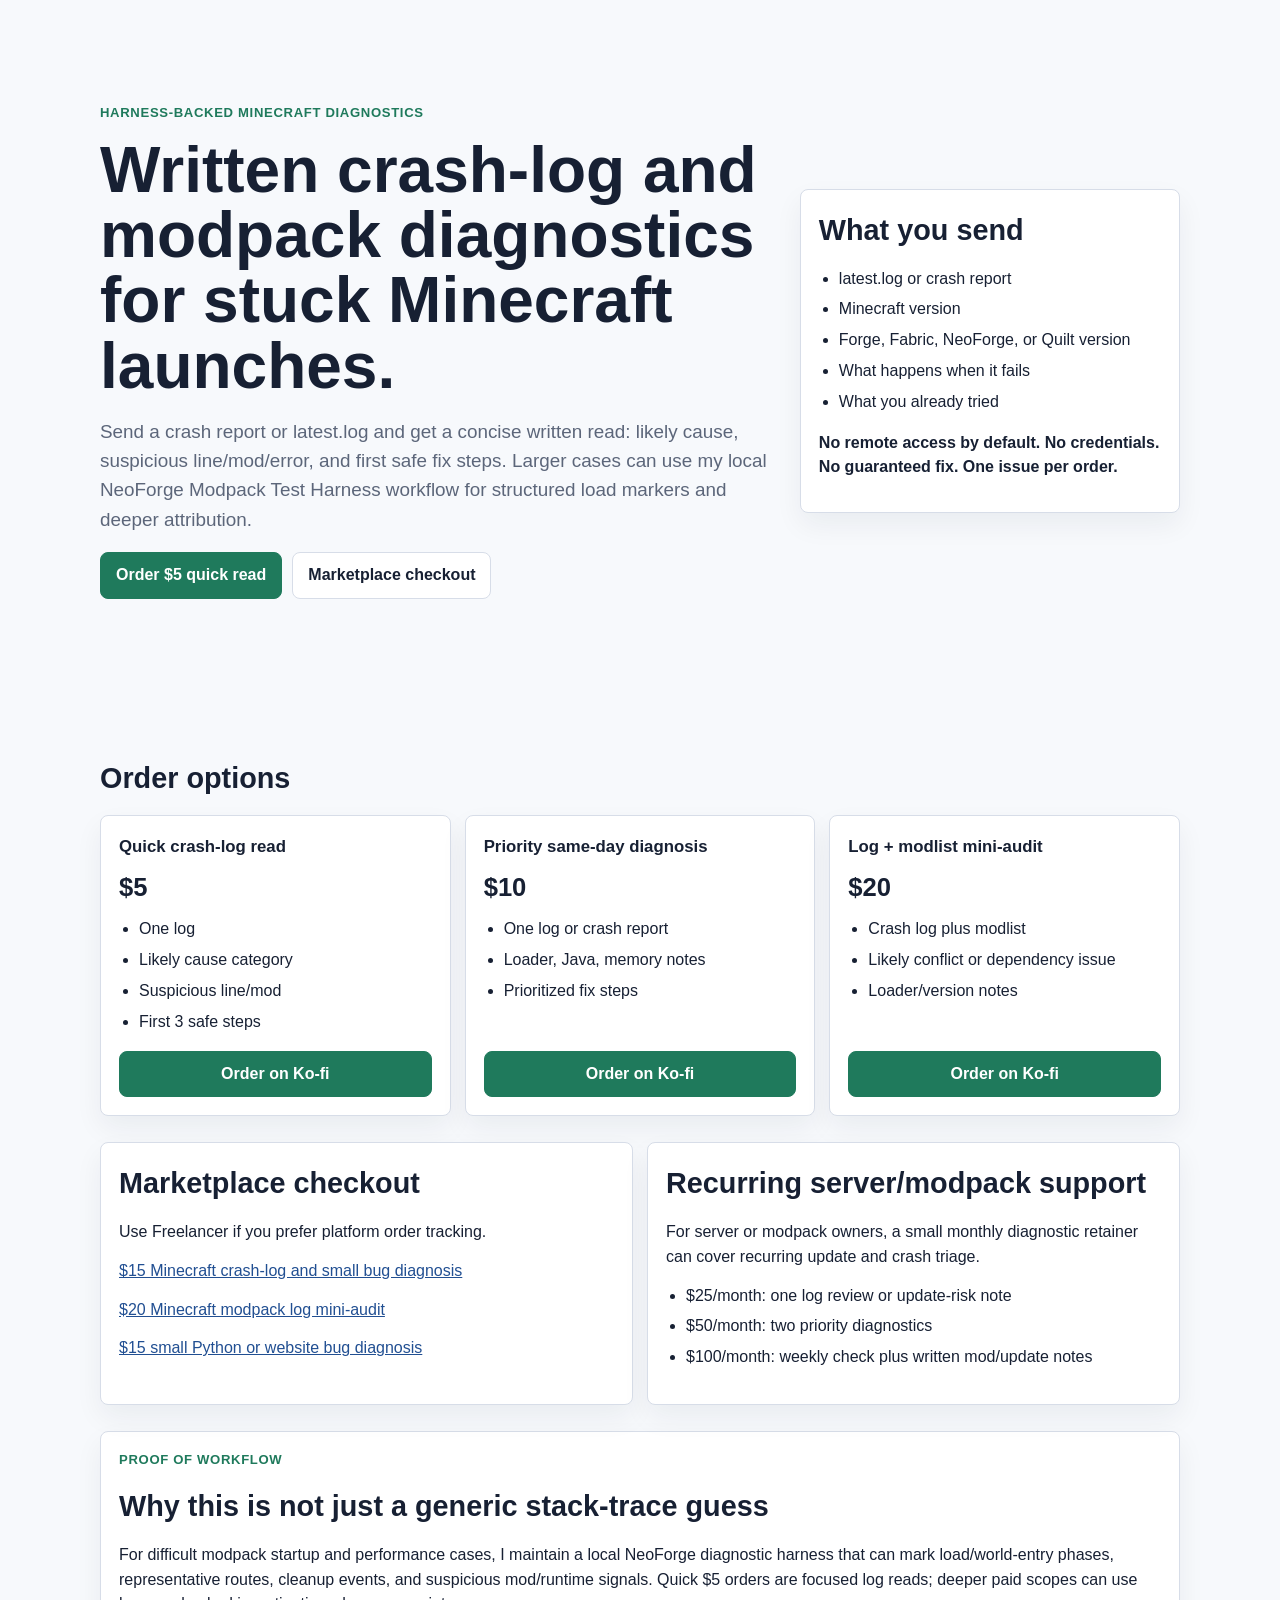
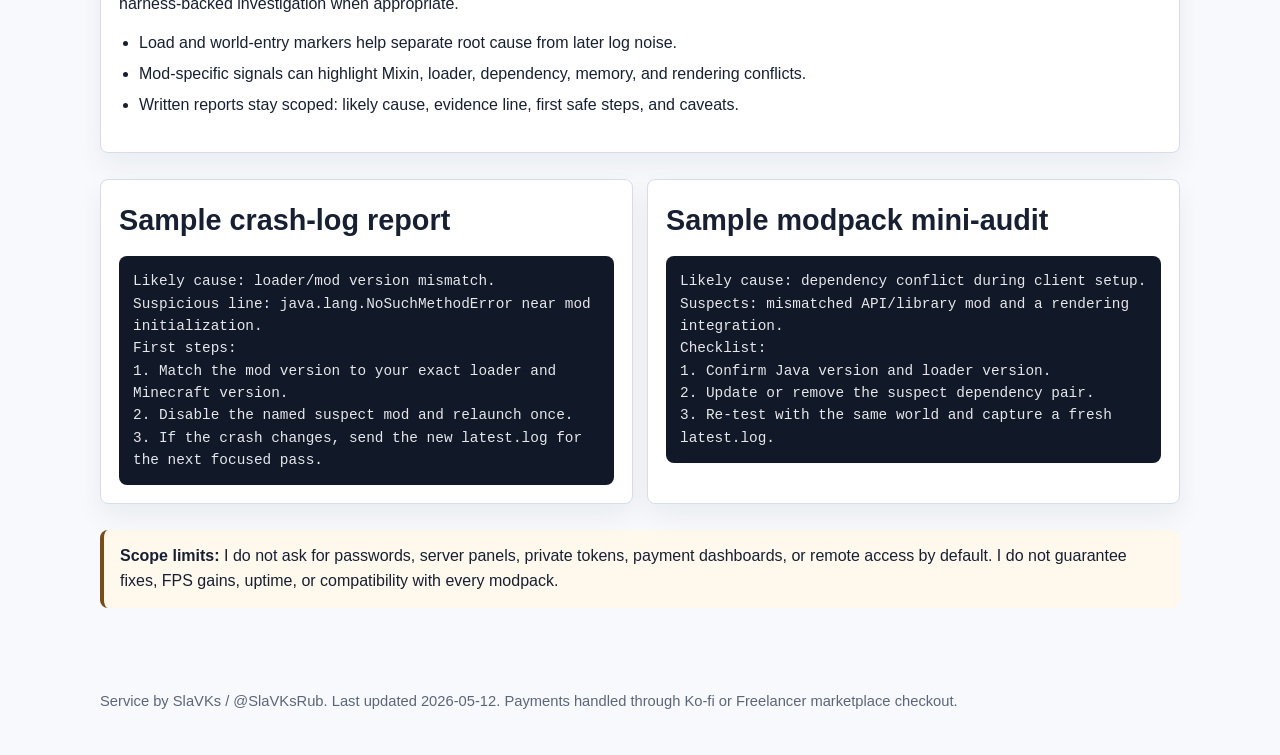
==== minecraft-diagnostics/index.html @ 59c2f232 "Add Minecraft diagnostics sales page" ====
<!doctype html>
<html lang="en">
<head>
  <meta charset="utf-8">
  <meta name="viewport" content="width=device-width, initial-scale=1">
  <title>Minecraft Crash Log Diagnostics | SlaVKs</title>
  <style>
    :root { color-scheme: light; --ink:#172033; --muted:#5c667a; --line:#d7dde8; --bg:#f7f9fc; --panel:#fff; --accent:#1f7a5c; --accent2:#214f92; --warn:#7a4b14; }
    * { box-sizing: border-box; }
    body { margin:0; font-family: Arial, Helvetica, sans-serif; color:var(--ink); background:var(--bg); line-height:1.55; }
    header, main, footer { max-width: 1120px; margin: 0 auto; padding: 28px 20px; }
    header { display:grid; grid-template-columns: 1.6fr .9fr; gap: 24px; align-items:center; min-height: 78vh; }
    h1 { font-size: clamp(2rem, 5vw, 4.25rem); line-height:1.02; margin: 0 0 18px; letter-spacing: 0; }
    h2 { font-size: 1.8rem; margin: 0 0 14px; }
    h3 { margin: 0 0 8px; font-size: 1.05rem; }
    p { margin: 0 0 14px; }
    a { color: var(--accent2); }
    .eyebrow { color: var(--accent); font-weight: 700; text-transform: uppercase; letter-spacing:.05em; font-size:.82rem; }
    .lead { font-size: 1.18rem; color: var(--muted); max-width: 760px; }
    .actions { display:flex; flex-wrap:wrap; gap:10px; margin-top:18px; }
    .button { display:inline-flex; align-items:center; justify-content:center; min-height:42px; padding: 10px 15px; border-radius: 8px; border:1px solid var(--line); background:#fff; color:var(--ink); text-decoration:none; font-weight:700; }
    .button.primary { background: var(--accent); color:#fff; border-color: var(--accent); }
    .panel { background: var(--panel); border:1px solid var(--line); border-radius:8px; padding:18px; box-shadow: 0 12px 28px rgba(23,32,51,.06); }
    .grid { display:grid; grid-template-columns: repeat(3, minmax(0,1fr)); gap:14px; }
    section { margin: 26px 0; }
    .price { min-height: 100%; display:flex; flex-direction:column; justify-content:space-between; }
    .price strong { font-size:1.6rem; }
    ul { padding-left: 20px; margin: 10px 0 16px; }
    li { margin: 6px 0; }
    .notice { border-left: 4px solid var(--warn); background:#fff8ed; padding:14px 16px; border-radius:8px; }
    .sample { font-family: Consolas, monospace; white-space: pre-wrap; background:#111827; color:#e5e7eb; border-radius:8px; padding:14px; overflow:auto; font-size:.9rem; }
    .split { display:grid; grid-template-columns: 1fr 1fr; gap:14px; }
    footer { color:var(--muted); font-size:.92rem; }
    @media (max-width: 760px) { header, .grid, .split { grid-template-columns: 1fr; } header { min-height:auto; } }
  </style>
</head>
<body>
  <header>
    <div>
      <p class="eyebrow">Harness-backed Minecraft diagnostics</p>
      <h1>Written crash-log and modpack diagnostics for stuck Minecraft launches.</h1>
      <p class="lead">Send a crash report or latest.log and get a concise written read: likely cause, suspicious line/mod/error, and first safe fix steps. Larger cases can use my local NeoForge Modpack Test Harness workflow for structured load markers and deeper attribution.</p>
      <div class="actions">
        <a class="button primary" href="https://ko-fi.com/s/f633f838e4">Order $5 quick read</a>
        <a class="button" href="https://www.freelancer.com/service/minecraft/minecraft-modpack-log-mini-audit">Marketplace checkout</a>
      </div>
    </div>
    <div class="panel">
      <h2>What you send</h2>
      <ul>
        <li>latest.log or crash report</li>
        <li>Minecraft version</li>
        <li>Forge, Fabric, NeoForge, or Quilt version</li>
        <li>What happens when it fails</li>
        <li>What you already tried</li>
      </ul>
      <p><strong>No remote access by default. No credentials. No guaranteed fix. One issue per order.</strong></p>
    </div>
  </header>

  <main>
    <section>
      <h2>Order options</h2>
      <div class="grid">
        <article class="panel price">
          <div>
            <h3>Quick crash-log read</h3>
            <strong>$5</strong>
            <ul><li>One log</li><li>Likely cause category</li><li>Suspicious line/mod</li><li>First 3 safe steps</li></ul>
          </div>
          <a class="button primary" href="https://ko-fi.com/s/f633f838e4">Order on Ko-fi</a>
        </article>
        <article class="panel price">
          <div>
            <h3>Priority same-day diagnosis</h3>
            <strong>$10</strong>
            <ul><li>One log or crash report</li><li>Loader, Java, memory notes</li><li>Prioritized fix steps</li></ul>
          </div>
          <a class="button primary" href="https://ko-fi.com/s/13a39a4a55">Order on Ko-fi</a>
        </article>
        <article class="panel price">
          <div>
            <h3>Log + modlist mini-audit</h3>
            <strong>$20</strong>
            <ul><li>Crash log plus modlist</li><li>Likely conflict or dependency issue</li><li>Loader/version notes</li></ul>
          </div>
          <a class="button primary" href="https://ko-fi.com/s/7ca8291a5a">Order on Ko-fi</a>
        </article>
      </div>
    </section>

    <section class="split">
      <article class="panel">
        <h2>Marketplace checkout</h2>
        <p>Use Freelancer if you prefer platform order tracking.</p>
        <p><a href="https://www.freelancer.com/service/debugging/minecraft-crash-log-and-small-bug-diagnosis">$15 Minecraft crash-log and small bug diagnosis</a></p>
        <p><a href="https://www.freelancer.com/service/minecraft/minecraft-modpack-log-mini-audit">$20 Minecraft modpack log mini-audit</a></p>
        <p><a href="https://www.freelancer.com/service/python/small-python-or-website-bug-diagnosis">$15 small Python or website bug diagnosis</a></p>
      </article>
      <article class="panel">
        <h2>Recurring server/modpack support</h2>
        <p>For server or modpack owners, a small monthly diagnostic retainer can cover recurring update and crash triage.</p>
        <ul><li>$25/month: one log review or update-risk note</li><li>$50/month: two priority diagnostics</li><li>$100/month: weekly check plus written mod/update notes</li></ul>
      </article>
    </section>

    <section class="panel">
      <p class="eyebrow">Proof of workflow</p>
      <h2>Why this is not just a generic stack-trace guess</h2>
      <p>For difficult modpack startup and performance cases, I maintain a local NeoForge diagnostic harness that can mark load/world-entry phases, representative routes, cleanup events, and suspicious mod/runtime signals. Quick $5 orders are focused log reads; deeper paid scopes can use harness-backed investigation when appropriate.</p>
      <ul>
        <li>Load and world-entry markers help separate root cause from later log noise.</li>
        <li>Mod-specific signals can highlight Mixin, loader, dependency, memory, and rendering conflicts.</li>
        <li>Written reports stay scoped: likely cause, evidence line, first safe steps, and caveats.</li>
      </ul>
    </section>

    <section class="split">
      <article class="panel">
        <h2>Sample crash-log report</h2>
        <div class="sample">Likely cause: loader/mod version mismatch.
Suspicious line: java.lang.NoSuchMethodError near mod initialization.
First steps:
1. Match the mod version to your exact loader and Minecraft version.
2. Disable the named suspect mod and relaunch once.
3. If the crash changes, send the new latest.log for the next focused pass.</div>
      </article>
      <article class="panel">
        <h2>Sample modpack mini-audit</h2>
        <div class="sample">Likely cause: dependency conflict during client setup.
Suspects: mismatched API/library mod and a rendering integration.
Checklist:
1. Confirm Java version and loader version.
2. Update or remove the suspect dependency pair.
3. Re-test with the same world and capture a fresh latest.log.</div>
      </article>
    </section>

    <section class="notice">
      <strong>Scope limits:</strong> I do not ask for passwords, server panels, private tokens, payment dashboards, or remote access by default. I do not guarantee fixes, FPS gains, uptime, or compatibility with every modpack.
    </section>
  </main>

  <footer>
    <p>Service by SlaVKs / @SlaVKsRub. Last updated 2026-05-12. Payments handled through Ko-fi or Freelancer marketplace checkout.</p>
  </footer>
</body>
</html>
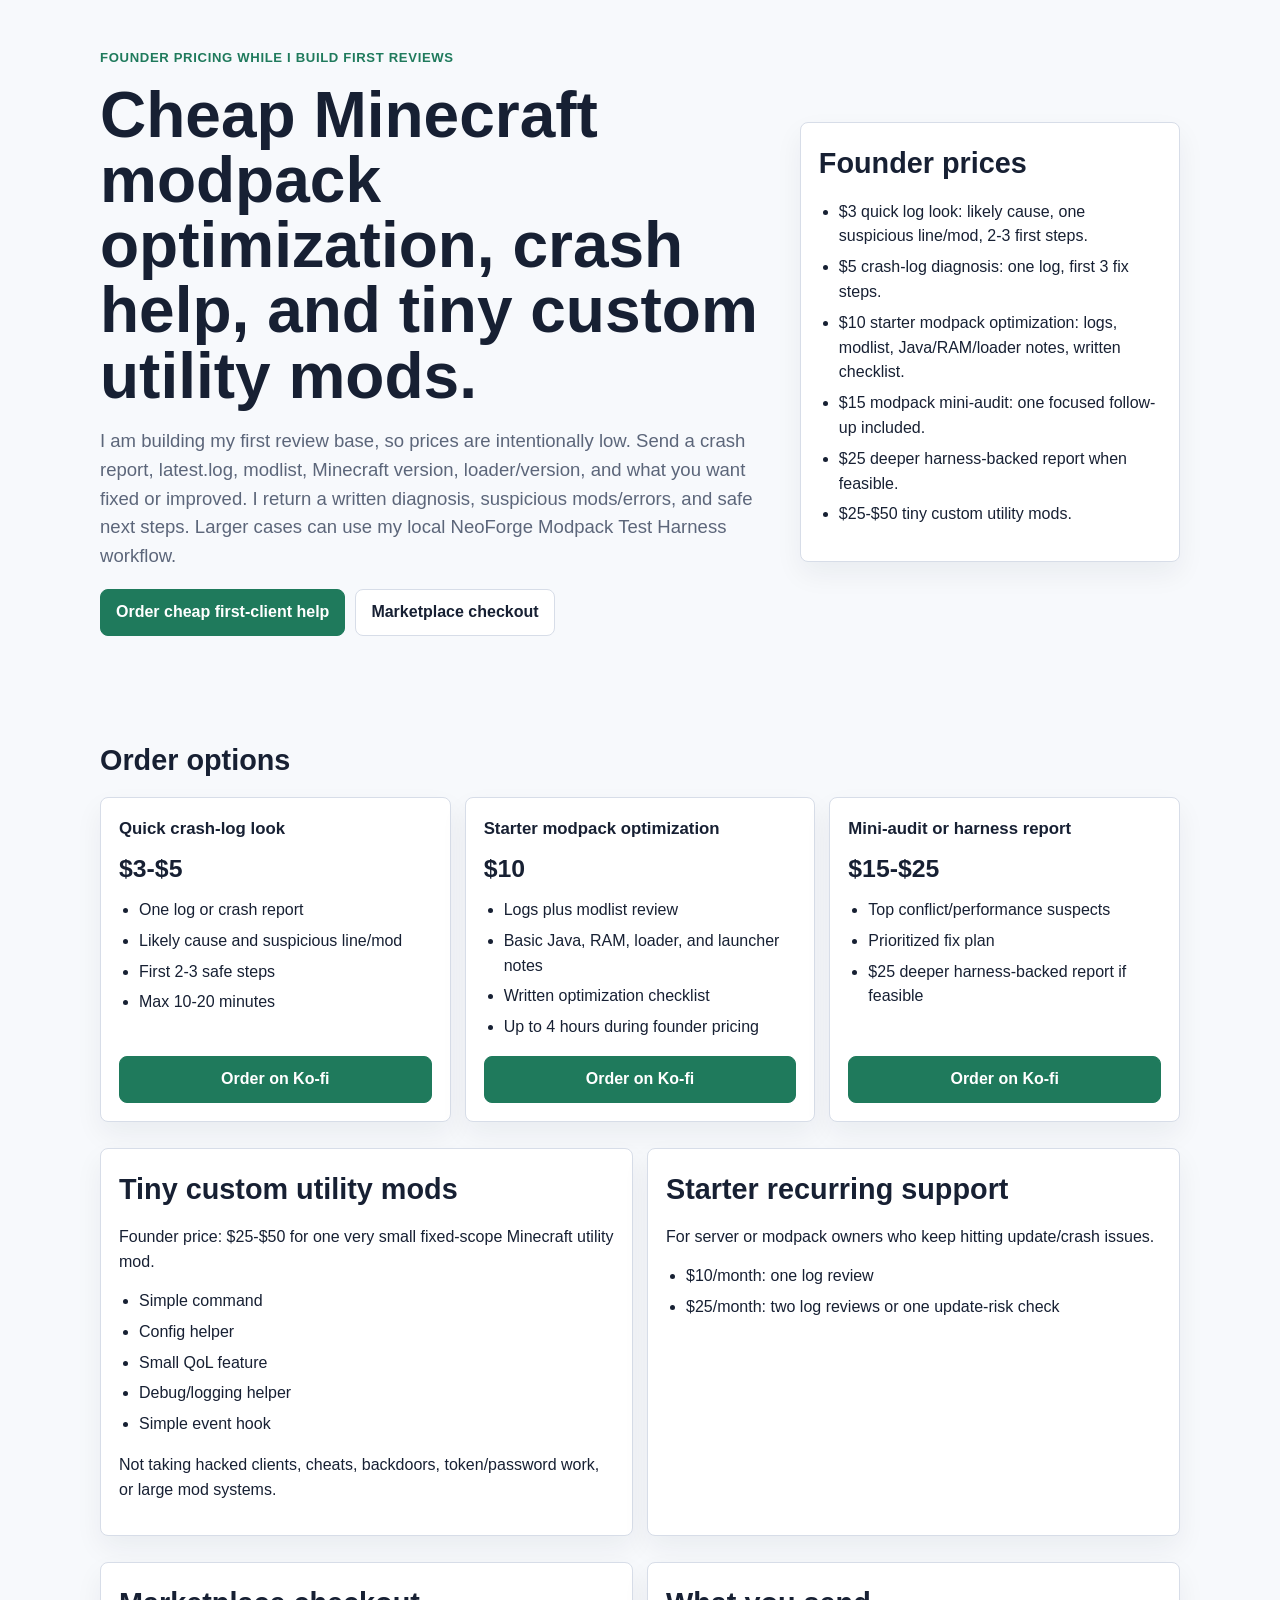
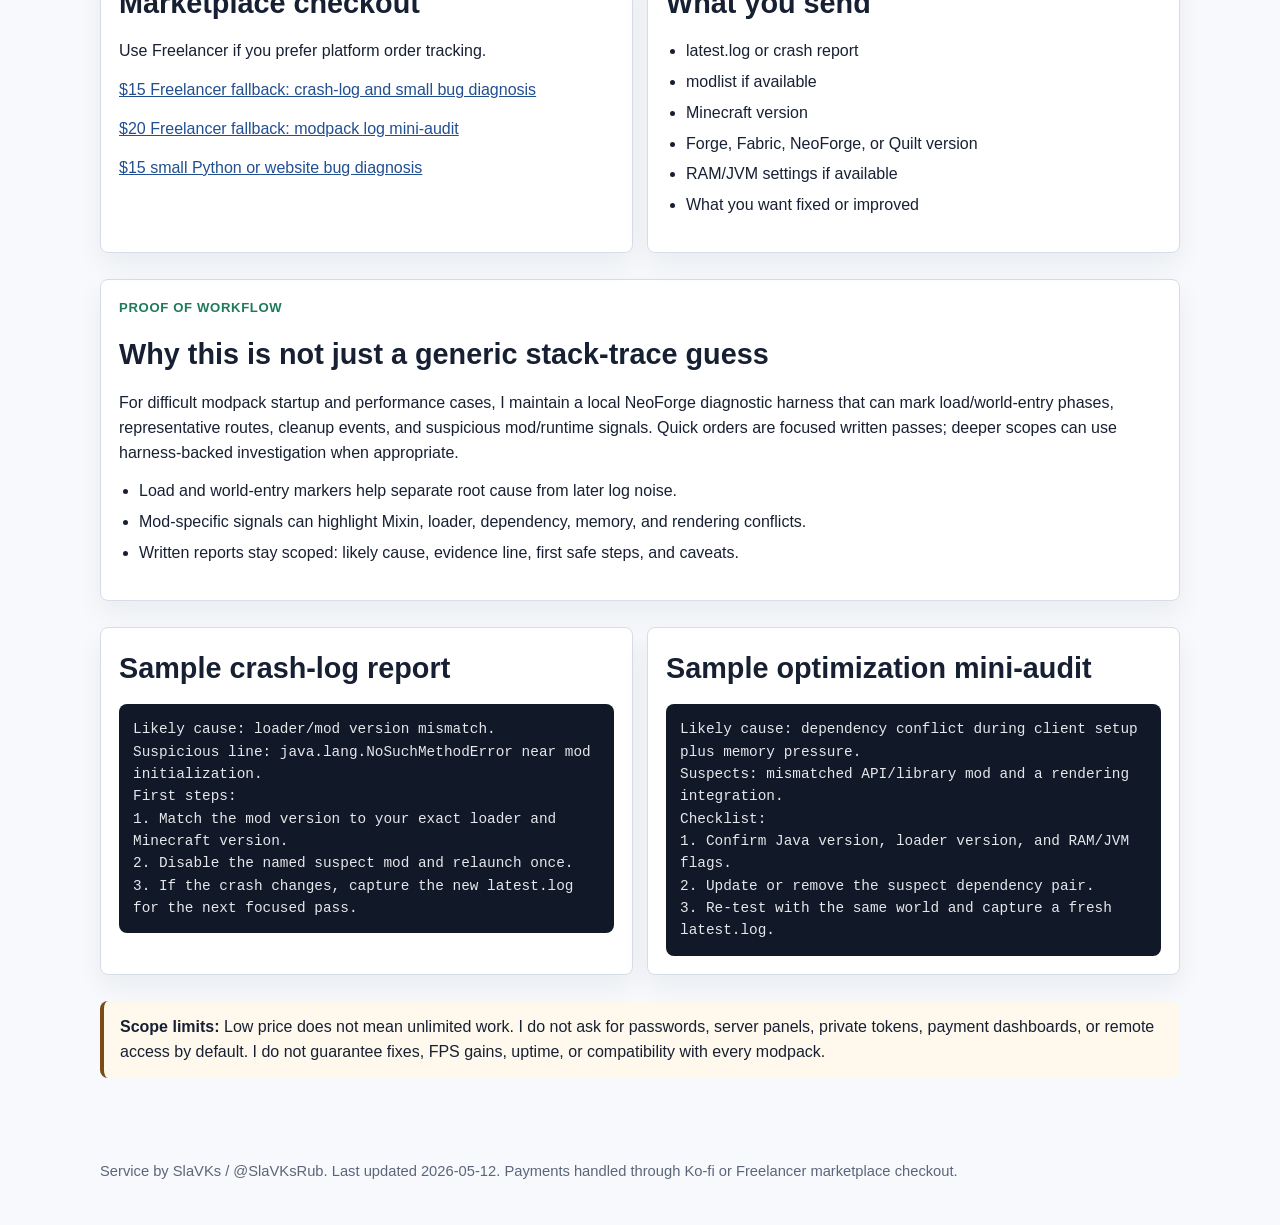
==== commit 7e17ea31: "Update Minecraft diagnostics page with founder pricing" ====
--- a/minecraft-diagnostics/index.html
+++ b/minecraft-diagnostics/index.html
@@ -3,58 +3,58 @@
 <head>
   <meta charset="utf-8">
   <meta name="viewport" content="width=device-width, initial-scale=1">
-  <title>Minecraft Crash Log Diagnostics | SlaVKs</title>
+  <title>Cheap Minecraft Modpack Optimization | SlaVKs</title>
   <style>
     :root { color-scheme: light; --ink:#172033; --muted:#5c667a; --line:#d7dde8; --bg:#f7f9fc; --panel:#fff; --accent:#1f7a5c; --accent2:#214f92; --warn:#7a4b14; }
     * { box-sizing: border-box; }
     body { margin:0; font-family: Arial, Helvetica, sans-serif; color:var(--ink); background:var(--bg); line-height:1.55; }
-    header, main, footer { max-width: 1120px; margin: 0 auto; padding: 28px 20px; }
-    header { display:grid; grid-template-columns: 1.6fr .9fr; gap: 24px; align-items:center; min-height: 78vh; }
-    h1 { font-size: clamp(2rem, 5vw, 4.25rem); line-height:1.02; margin: 0 0 18px; letter-spacing: 0; }
-    h2 { font-size: 1.8rem; margin: 0 0 14px; }
-    h3 { margin: 0 0 8px; font-size: 1.05rem; }
-    p { margin: 0 0 14px; }
-    a { color: var(--accent2); }
-    .eyebrow { color: var(--accent); font-weight: 700; text-transform: uppercase; letter-spacing:.05em; font-size:.82rem; }
-    .lead { font-size: 1.18rem; color: var(--muted); max-width: 760px; }
+    header, main, footer { max-width:1120px; margin:0 auto; padding:28px 20px; }
+    header { display:grid; grid-template-columns:1.6fr .9fr; gap:24px; align-items:center; min-height:76vh; }
+    h1 { font-size:clamp(2rem, 5vw, 4.15rem); line-height:1.02; margin:0 0 18px; letter-spacing:0; }
+    h2 { font-size:1.8rem; margin:0 0 14px; }
+    h3 { margin:0 0 8px; font-size:1.05rem; }
+    p { margin:0 0 14px; }
+    a { color:var(--accent2); }
+    .eyebrow { color:var(--accent); font-weight:700; text-transform:uppercase; letter-spacing:.05em; font-size:.82rem; }
+    .lead { font-size:1.16rem; color:var(--muted); max-width:760px; }
     .actions { display:flex; flex-wrap:wrap; gap:10px; margin-top:18px; }
-    .button { display:inline-flex; align-items:center; justify-content:center; min-height:42px; padding: 10px 15px; border-radius: 8px; border:1px solid var(--line); background:#fff; color:var(--ink); text-decoration:none; font-weight:700; }
-    .button.primary { background: var(--accent); color:#fff; border-color: var(--accent); }
-    .panel { background: var(--panel); border:1px solid var(--line); border-radius:8px; padding:18px; box-shadow: 0 12px 28px rgba(23,32,51,.06); }
-    .grid { display:grid; grid-template-columns: repeat(3, minmax(0,1fr)); gap:14px; }
-    section { margin: 26px 0; }
-    .price { min-height: 100%; display:flex; flex-direction:column; justify-content:space-between; }
-    .price strong { font-size:1.6rem; }
-    ul { padding-left: 20px; margin: 10px 0 16px; }
-    li { margin: 6px 0; }
-    .notice { border-left: 4px solid var(--warn); background:#fff8ed; padding:14px 16px; border-radius:8px; }
-    .sample { font-family: Consolas, monospace; white-space: pre-wrap; background:#111827; color:#e5e7eb; border-radius:8px; padding:14px; overflow:auto; font-size:.9rem; }
-    .split { display:grid; grid-template-columns: 1fr 1fr; gap:14px; }
+    .button { display:inline-flex; align-items:center; justify-content:center; min-height:42px; padding:10px 15px; border-radius:8px; border:1px solid var(--line); background:#fff; color:var(--ink); text-decoration:none; font-weight:700; }
+    .button.primary { background:var(--accent); color:#fff; border-color:var(--accent); }
+    .panel { background:var(--panel); border:1px solid var(--line); border-radius:8px; padding:18px; box-shadow:0 12px 28px rgba(23,32,51,.06); }
+    .grid { display:grid; grid-template-columns:repeat(3, minmax(0,1fr)); gap:14px; }
+    section { margin:26px 0; }
+    .price { min-height:100%; display:flex; flex-direction:column; justify-content:space-between; }
+    .price strong { font-size:1.55rem; }
+    ul { padding-left:20px; margin:10px 0 16px; }
+    li { margin:6px 0; }
+    .notice { border-left:4px solid var(--warn); background:#fff8ed; padding:14px 16px; border-radius:8px; }
+    .sample { font-family:Consolas, monospace; white-space:pre-wrap; background:#111827; color:#e5e7eb; border-radius:8px; padding:14px; overflow:auto; font-size:.9rem; }
+    .split { display:grid; grid-template-columns:1fr 1fr; gap:14px; }
     footer { color:var(--muted); font-size:.92rem; }
-    @media (max-width: 760px) { header, .grid, .split { grid-template-columns: 1fr; } header { min-height:auto; } }
+    @media (max-width:760px) { header, .grid, .split { grid-template-columns:1fr; } header { min-height:auto; } }
   </style>
 </head>
 <body>
   <header>
     <div>
-      <p class="eyebrow">Harness-backed Minecraft diagnostics</p>
-      <h1>Written crash-log and modpack diagnostics for stuck Minecraft launches.</h1>
-      <p class="lead">Send a crash report or latest.log and get a concise written read: likely cause, suspicious line/mod/error, and first safe fix steps. Larger cases can use my local NeoForge Modpack Test Harness workflow for structured load markers and deeper attribution.</p>
+      <p class="eyebrow">Founder pricing while I build first reviews</p>
+      <h1>Cheap Minecraft modpack optimization, crash help, and tiny custom utility mods.</h1>
+      <p class="lead">I am building my first review base, so prices are intentionally low. Send a crash report, latest.log, modlist, Minecraft version, loader/version, and what you want fixed or improved. I return a written diagnosis, suspicious mods/errors, and safe next steps. Larger cases can use my local NeoForge Modpack Test Harness workflow.</p>
       <div class="actions">
-        <a class="button primary" href="https://ko-fi.com/s/f633f838e4">Order $5 quick read</a>
+        <a class="button primary" href="https://ko-fi.com/s/f633f838e4">Order cheap first-client help</a>
         <a class="button" href="https://www.freelancer.com/service/minecraft/minecraft-modpack-log-mini-audit">Marketplace checkout</a>
       </div>
     </div>
     <div class="panel">
-      <h2>What you send</h2>
+      <h2>Founder prices</h2>
       <ul>
-        <li>latest.log or crash report</li>
-        <li>Minecraft version</li>
-        <li>Forge, Fabric, NeoForge, or Quilt version</li>
-        <li>What happens when it fails</li>
-        <li>What you already tried</li>
+        <li>$3 quick log look: likely cause, one suspicious line/mod, 2-3 first steps.</li>
+        <li>$5 crash-log diagnosis: one log, first 3 fix steps.</li>
+        <li>$10 starter modpack optimization: logs, modlist, Java/RAM/loader notes, written checklist.</li>
+        <li>$15 modpack mini-audit: one focused follow-up included.</li>
+        <li>$25 deeper harness-backed report when feasible.</li>
+        <li>$25-$50 tiny custom utility mods.</li>
       </ul>
-      <p><strong>No remote access by default. No credentials. No guaranteed fix. One issue per order.</strong></p>
     </div>
   </header>
 
@@ -64,25 +64,25 @@
       <div class="grid">
         <article class="panel price">
           <div>
-            <h3>Quick crash-log read</h3>
-            <strong>$5</strong>
-            <ul><li>One log</li><li>Likely cause category</li><li>Suspicious line/mod</li><li>First 3 safe steps</li></ul>
+            <h3>Quick crash-log look</h3>
+            <strong>$3-$5</strong>
+            <ul><li>One log or crash report</li><li>Likely cause and suspicious line/mod</li><li>First 2-3 safe steps</li><li>Max 10-20 minutes</li></ul>
           </div>
           <a class="button primary" href="https://ko-fi.com/s/f633f838e4">Order on Ko-fi</a>
         </article>
         <article class="panel price">
           <div>
-            <h3>Priority same-day diagnosis</h3>
+            <h3>Starter modpack optimization</h3>
             <strong>$10</strong>
-            <ul><li>One log or crash report</li><li>Loader, Java, memory notes</li><li>Prioritized fix steps</li></ul>
+            <ul><li>Logs plus modlist review</li><li>Basic Java, RAM, loader, and launcher notes</li><li>Written optimization checklist</li><li>Up to 4 hours during founder pricing</li></ul>
           </div>
           <a class="button primary" href="https://ko-fi.com/s/13a39a4a55">Order on Ko-fi</a>
         </article>
         <article class="panel price">
           <div>
-            <h3>Log + modlist mini-audit</h3>
-            <strong>$20</strong>
-            <ul><li>Crash log plus modlist</li><li>Likely conflict or dependency issue</li><li>Loader/version notes</li></ul>
+            <h3>Mini-audit or harness report</h3>
+            <strong>$15-$25</strong>
+            <ul><li>Top conflict/performance suspects</li><li>Prioritized fix plan</li><li>$25 deeper harness-backed report if feasible</li></ul>
           </div>
           <a class="button primary" href="https://ko-fi.com/s/7ca8291a5a">Order on Ko-fi</a>
         </article>
@@ -91,23 +91,36 @@
 
     <section class="split">
       <article class="panel">
+        <h2>Tiny custom utility mods</h2>
+        <p>Founder price: $25-$50 for one very small fixed-scope Minecraft utility mod.</p>
+        <ul><li>Simple command</li><li>Config helper</li><li>Small QoL feature</li><li>Debug/logging helper</li><li>Simple event hook</li></ul>
+        <p>Not taking hacked clients, cheats, backdoors, token/password work, or large mod systems.</p>
+      </article>
+      <article class="panel">
+        <h2>Starter recurring support</h2>
+        <p>For server or modpack owners who keep hitting update/crash issues.</p>
+        <ul><li>$10/month: one log review</li><li>$25/month: two log reviews or one update-risk check</li></ul>
+      </article>
+    </section>
+
+    <section class="split">
+      <article class="panel">
         <h2>Marketplace checkout</h2>
         <p>Use Freelancer if you prefer platform order tracking.</p>
-        <p><a href="https://www.freelancer.com/service/debugging/minecraft-crash-log-and-small-bug-diagnosis">$15 Minecraft crash-log and small bug diagnosis</a></p>
-        <p><a href="https://www.freelancer.com/service/minecraft/minecraft-modpack-log-mini-audit">$20 Minecraft modpack log mini-audit</a></p>
+        <p><a href="https://www.freelancer.com/service/debugging/minecraft-crash-log-and-small-bug-diagnosis">$15 Freelancer fallback: crash-log and small bug diagnosis</a></p>
+        <p><a href="https://www.freelancer.com/service/minecraft/minecraft-modpack-log-mini-audit">$20 Freelancer fallback: modpack log mini-audit</a></p>
         <p><a href="https://www.freelancer.com/service/python/small-python-or-website-bug-diagnosis">$15 small Python or website bug diagnosis</a></p>
       </article>
       <article class="panel">
-        <h2>Recurring server/modpack support</h2>
-        <p>For server or modpack owners, a small monthly diagnostic retainer can cover recurring update and crash triage.</p>
-        <ul><li>$25/month: one log review or update-risk note</li><li>$50/month: two priority diagnostics</li><li>$100/month: weekly check plus written mod/update notes</li></ul>
+        <h2>What you send</h2>
+        <ul><li>latest.log or crash report</li><li>modlist if available</li><li>Minecraft version</li><li>Forge, Fabric, NeoForge, or Quilt version</li><li>RAM/JVM settings if available</li><li>What you want fixed or improved</li></ul>
       </article>
     </section>
 
     <section class="panel">
       <p class="eyebrow">Proof of workflow</p>
       <h2>Why this is not just a generic stack-trace guess</h2>
-      <p>For difficult modpack startup and performance cases, I maintain a local NeoForge diagnostic harness that can mark load/world-entry phases, representative routes, cleanup events, and suspicious mod/runtime signals. Quick $5 orders are focused log reads; deeper paid scopes can use harness-backed investigation when appropriate.</p>
+      <p>For difficult modpack startup and performance cases, I maintain a local NeoForge diagnostic harness that can mark load/world-entry phases, representative routes, cleanup events, and suspicious mod/runtime signals. Quick orders are focused written passes; deeper scopes can use harness-backed investigation when appropriate.</p>
       <ul>
         <li>Load and world-entry markers help separate root cause from later log noise.</li>
         <li>Mod-specific signals can highlight Mixin, loader, dependency, memory, and rendering conflicts.</li>
@@ -123,21 +136,21 @@
 First steps:
 1. Match the mod version to your exact loader and Minecraft version.
 2. Disable the named suspect mod and relaunch once.
-3. If the crash changes, send the new latest.log for the next focused pass.</div>
+3. If the crash changes, capture the new latest.log for the next focused pass.</div>
       </article>
       <article class="panel">
-        <h2>Sample modpack mini-audit</h2>
-        <div class="sample">Likely cause: dependency conflict during client setup.
+        <h2>Sample optimization mini-audit</h2>
+        <div class="sample">Likely cause: dependency conflict during client setup plus memory pressure.
 Suspects: mismatched API/library mod and a rendering integration.
 Checklist:
-1. Confirm Java version and loader version.
+1. Confirm Java version, loader version, and RAM/JVM flags.
 2. Update or remove the suspect dependency pair.
 3. Re-test with the same world and capture a fresh latest.log.</div>
       </article>
     </section>
 
     <section class="notice">
-      <strong>Scope limits:</strong> I do not ask for passwords, server panels, private tokens, payment dashboards, or remote access by default. I do not guarantee fixes, FPS gains, uptime, or compatibility with every modpack.
+      <strong>Scope limits:</strong> Low price does not mean unlimited work. I do not ask for passwords, server panels, private tokens, payment dashboards, or remote access by default. I do not guarantee fixes, FPS gains, uptime, or compatibility with every modpack.
     </section>
   </main>
 
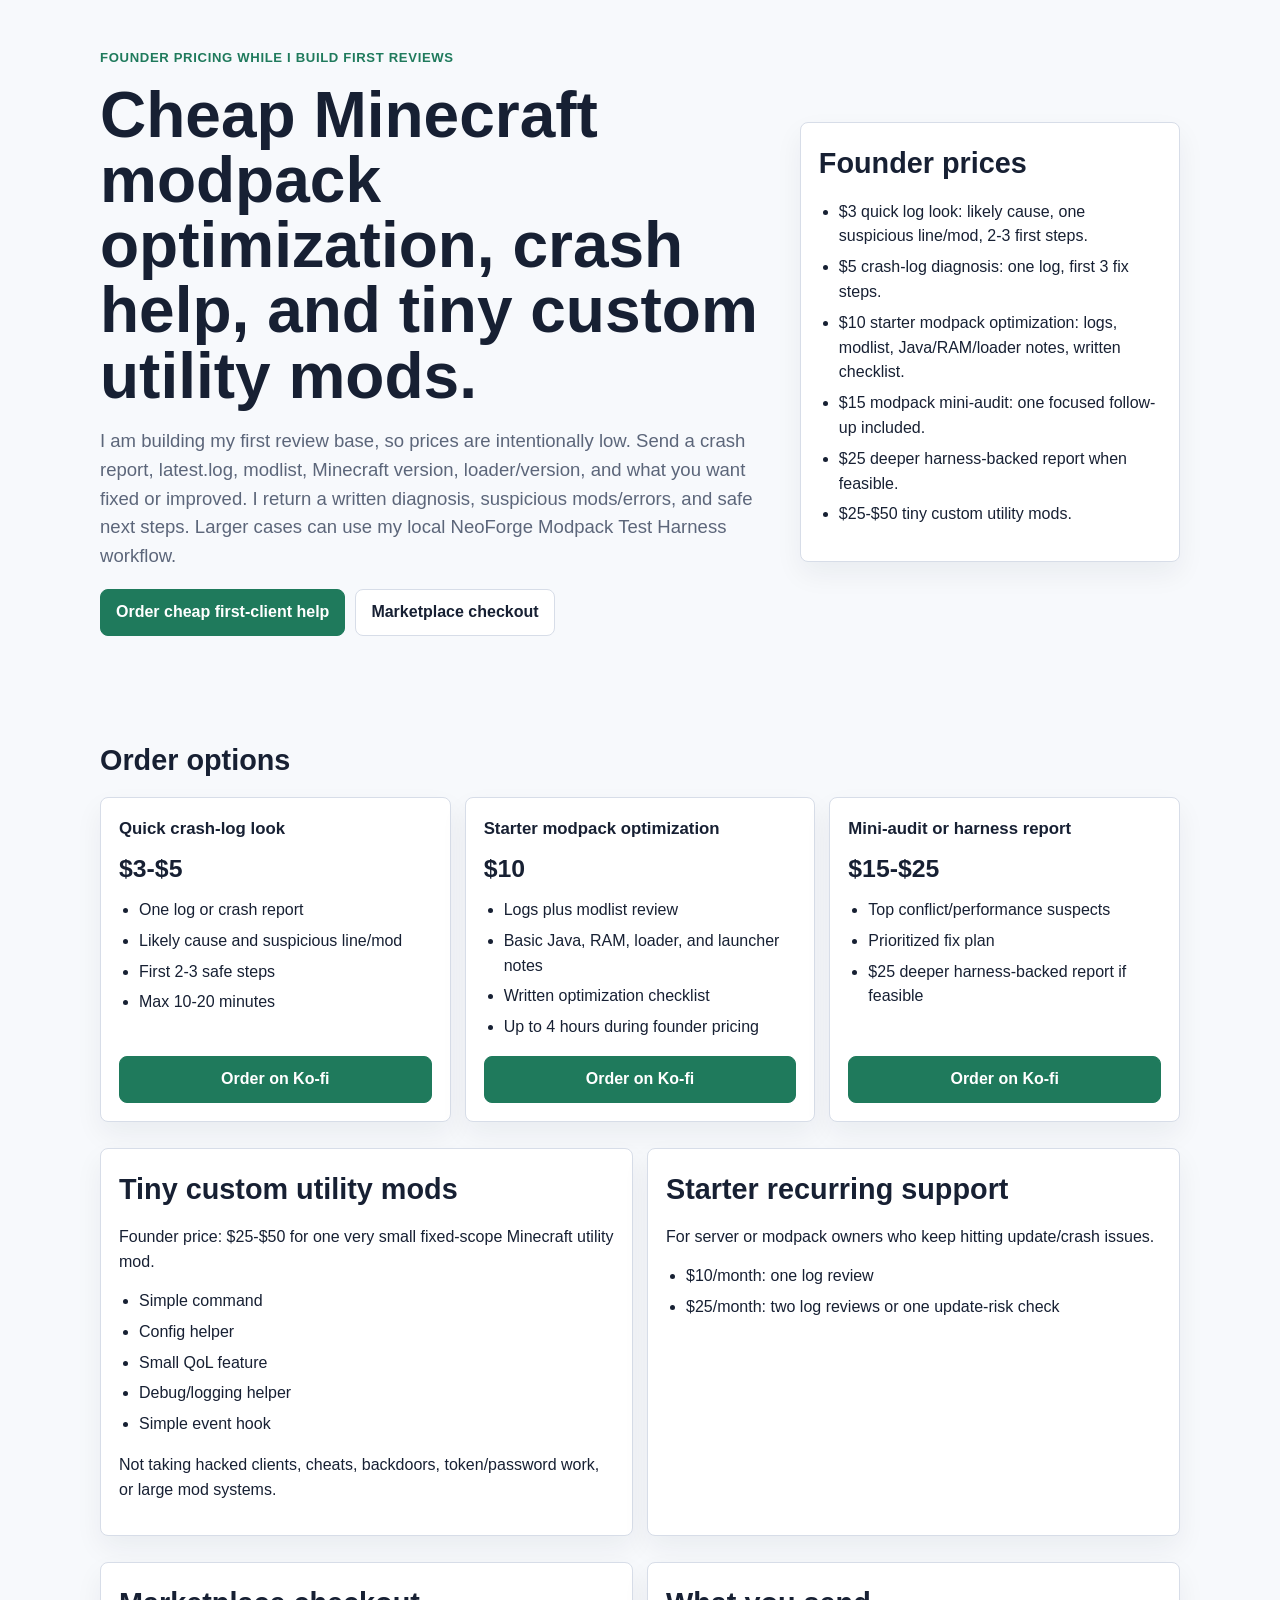
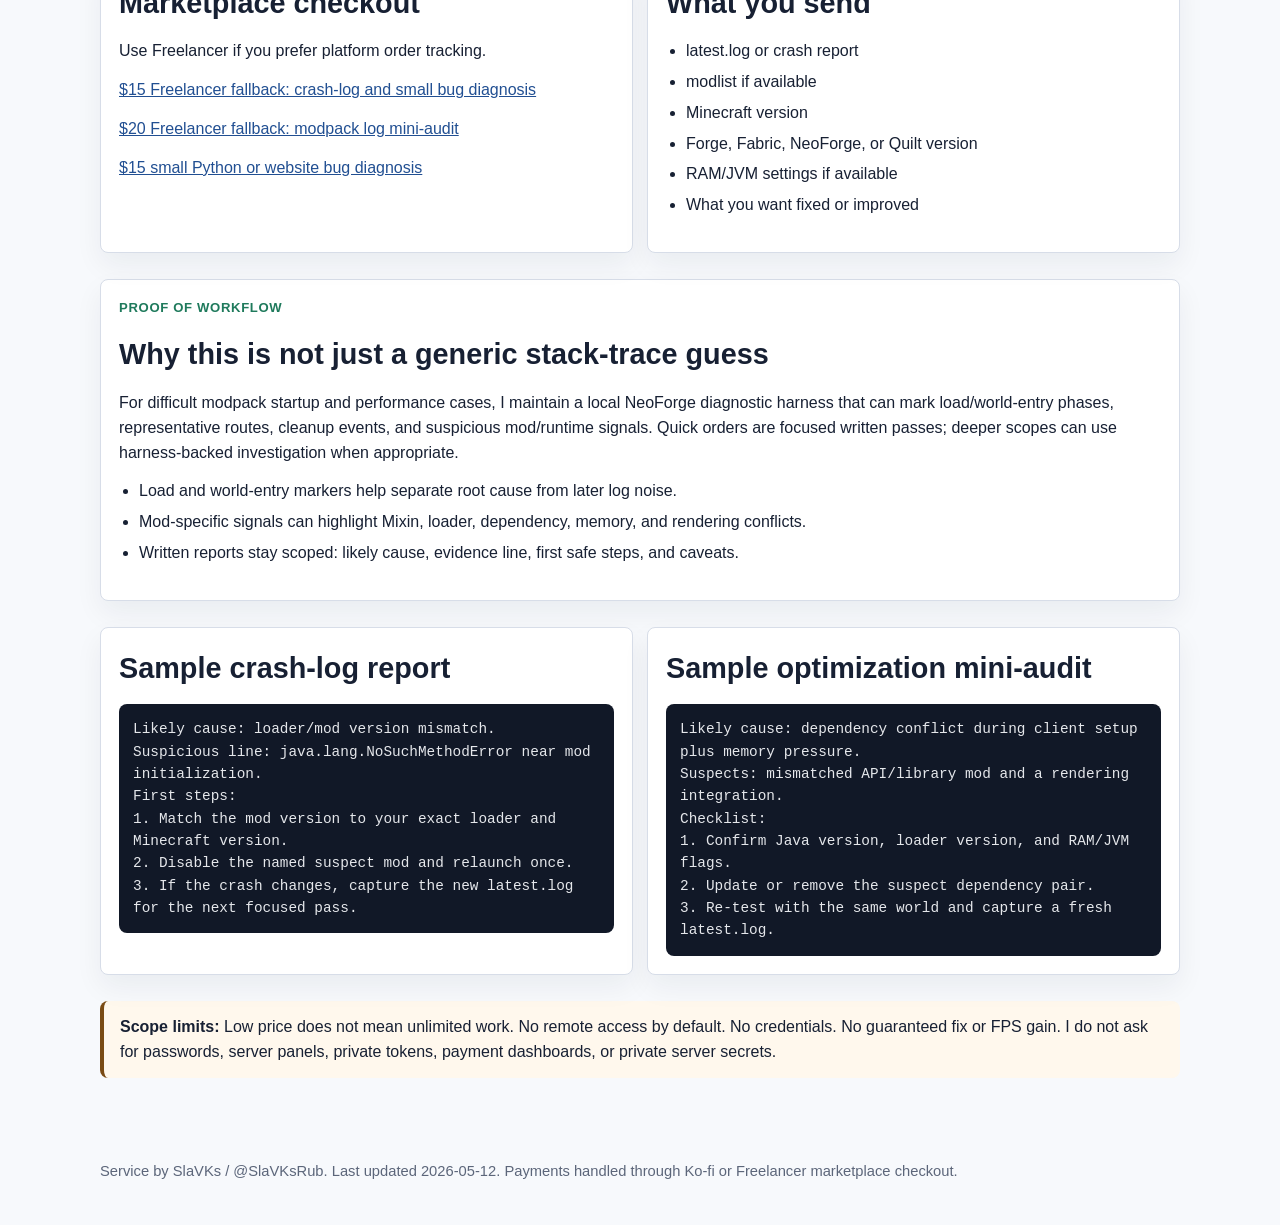
==== commit 225f40e4: "Clarify founder pricing safety limits" ====
--- a/minecraft-diagnostics/index.html
+++ b/minecraft-diagnostics/index.html
@@ -150,7 +150,7 @@
     </section>
 
     <section class="notice">
-      <strong>Scope limits:</strong> Low price does not mean unlimited work. I do not ask for passwords, server panels, private tokens, payment dashboards, or remote access by default. I do not guarantee fixes, FPS gains, uptime, or compatibility with every modpack.
+      <strong>Scope limits:</strong> Low price does not mean unlimited work. No remote access by default. No credentials. No guaranteed fix or FPS gain. I do not ask for passwords, server panels, private tokens, payment dashboards, or private server secrets.
     </section>
   </main>
 
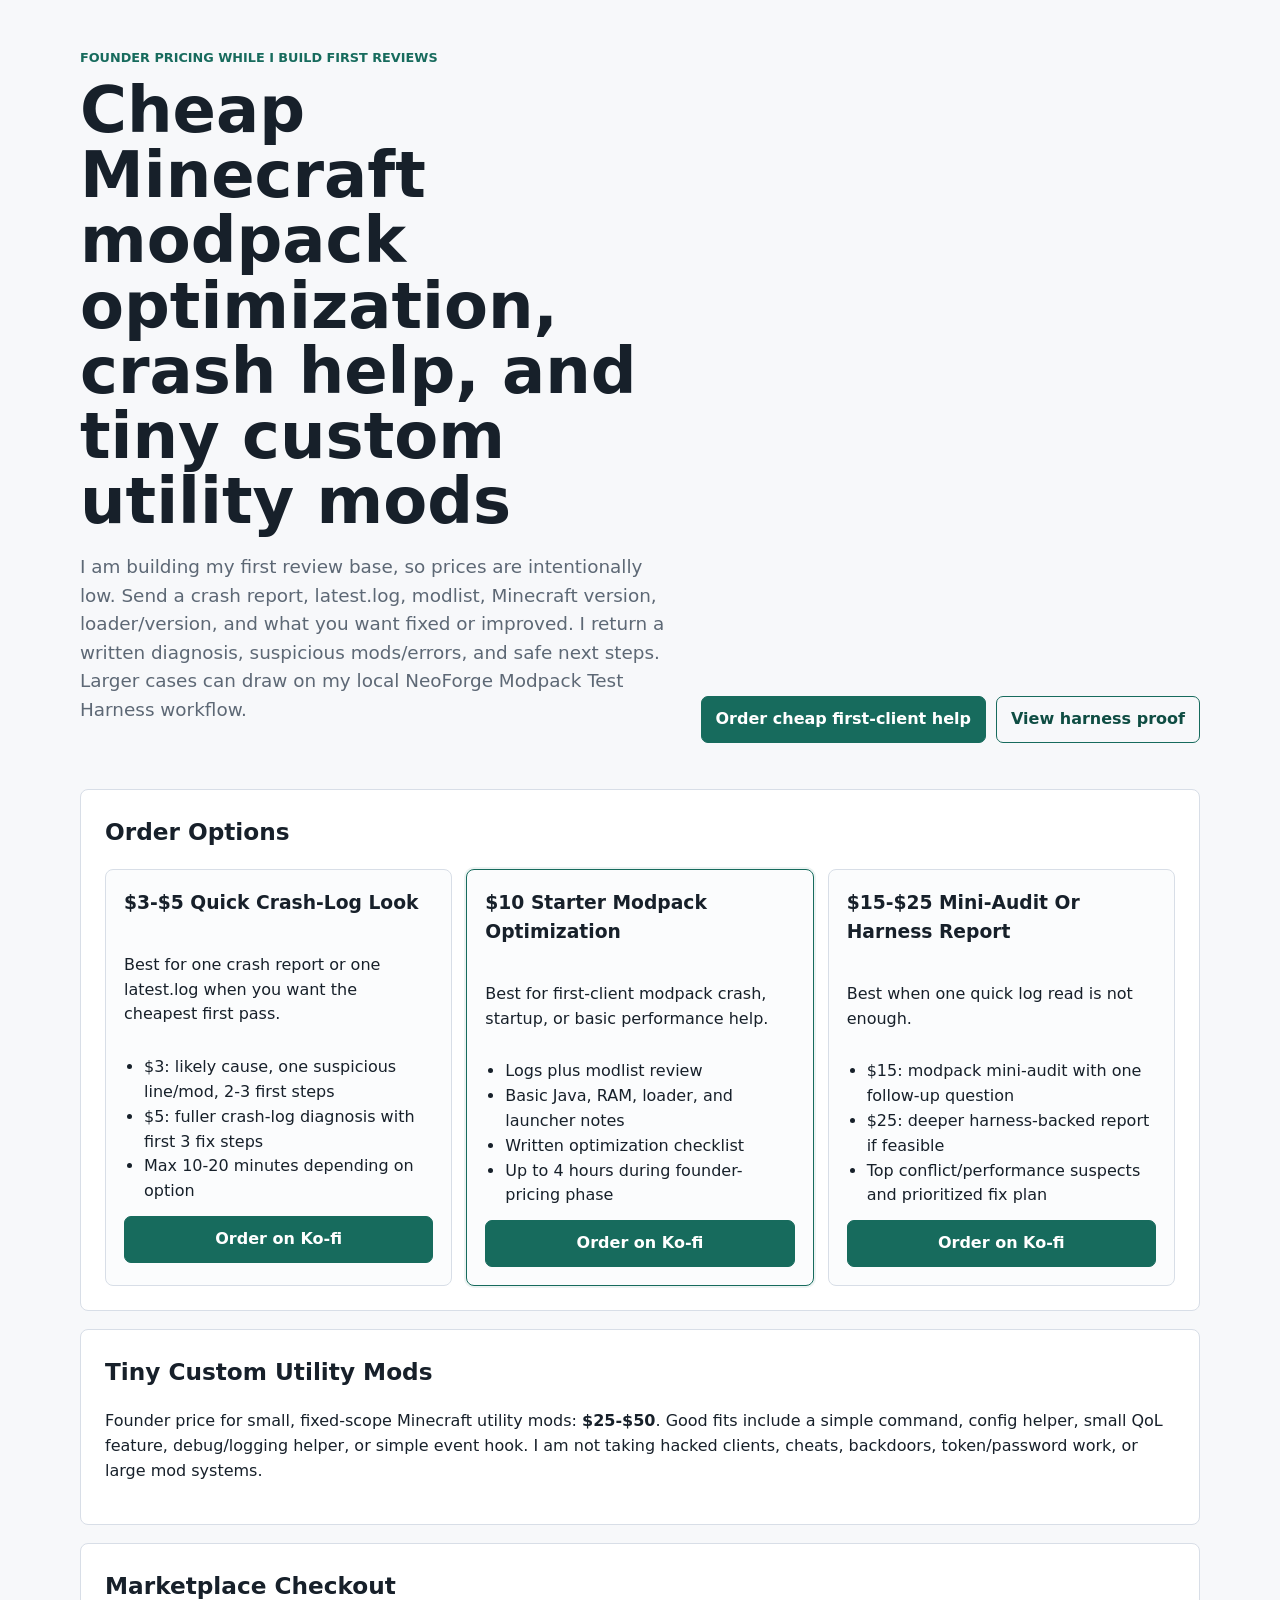
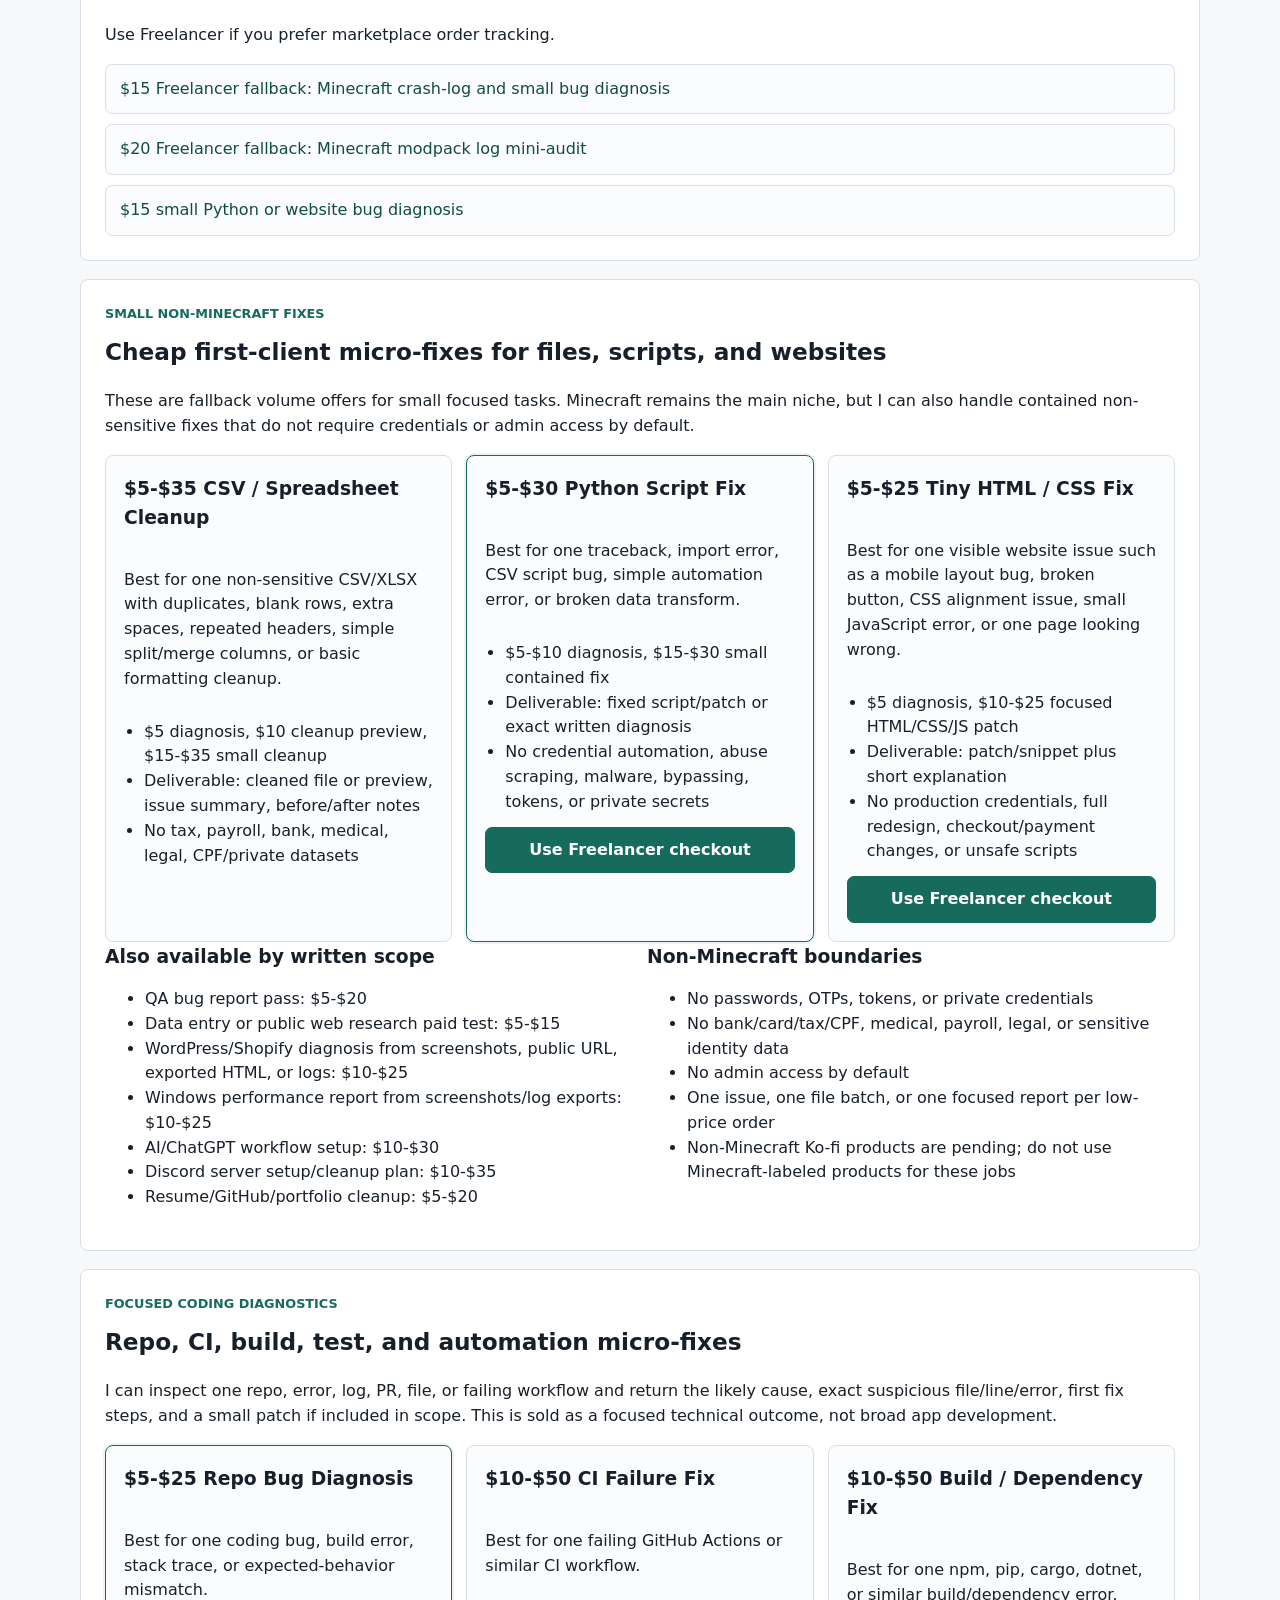
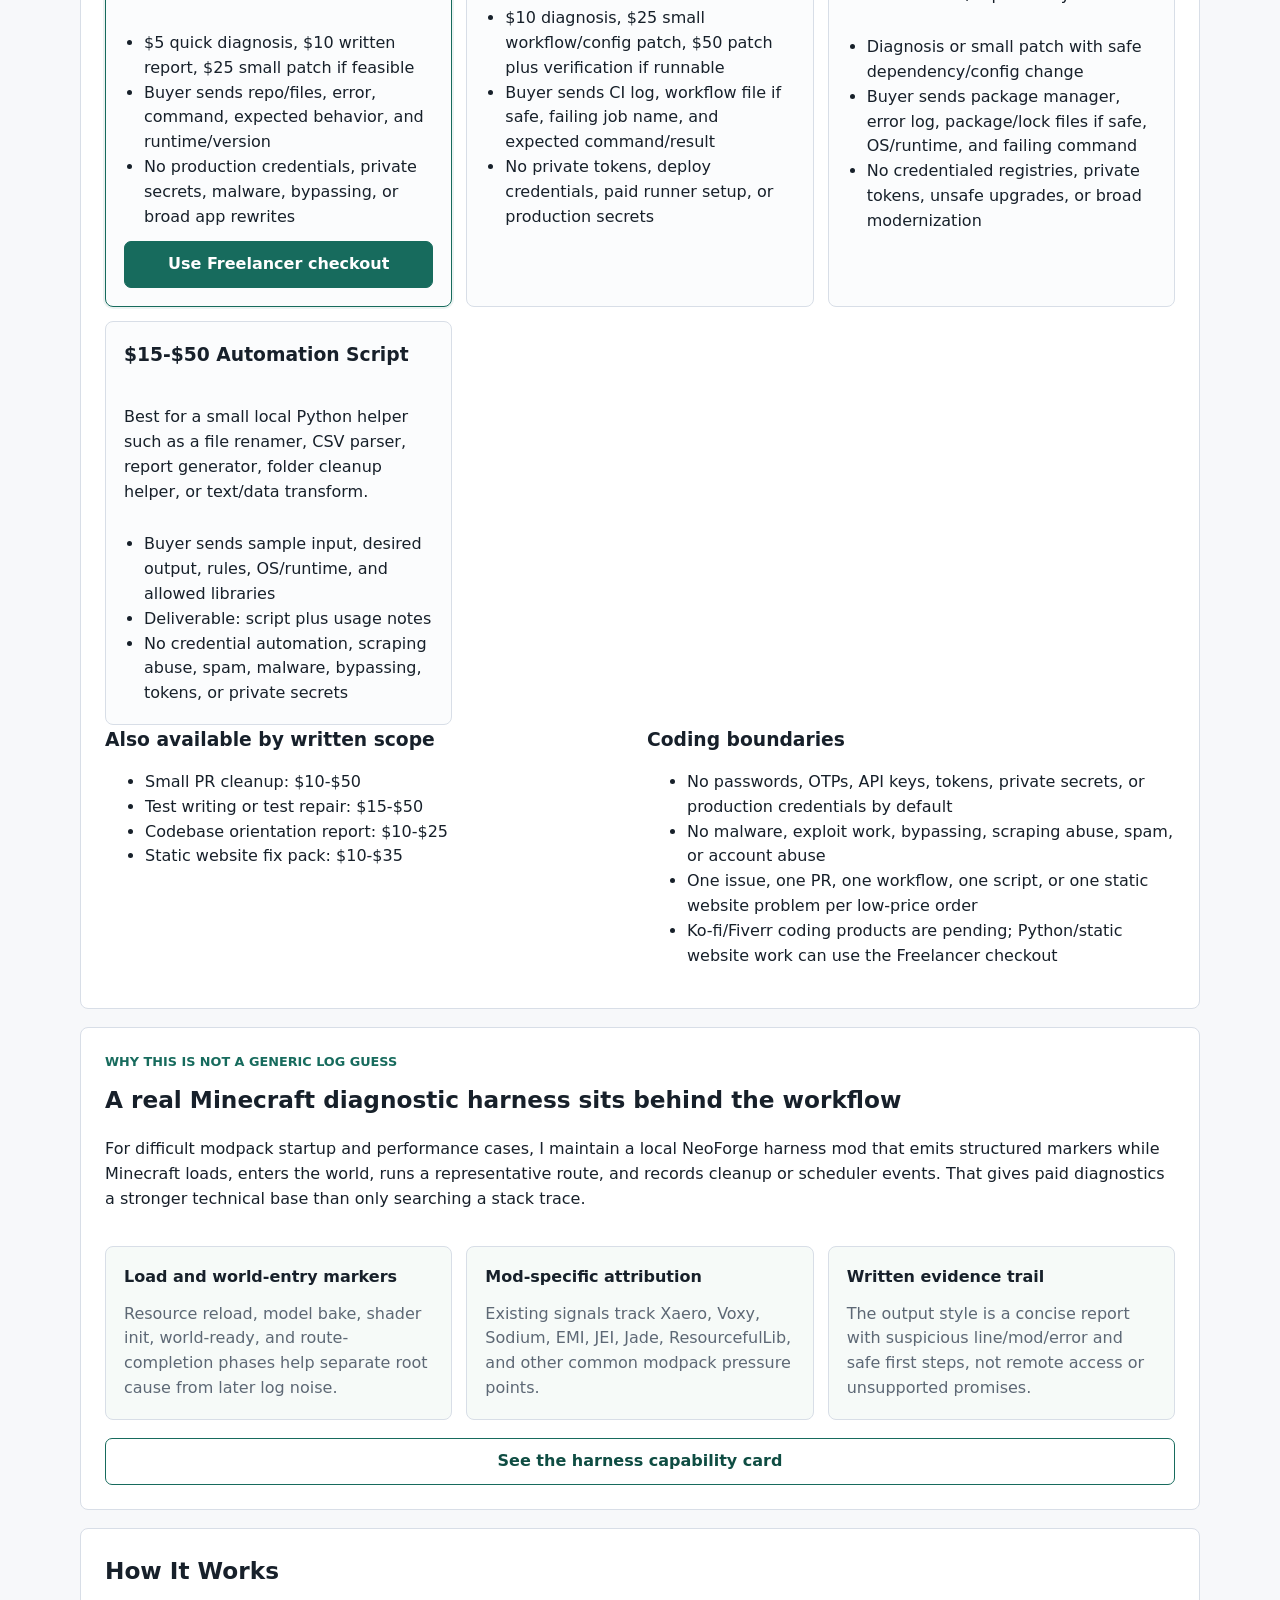
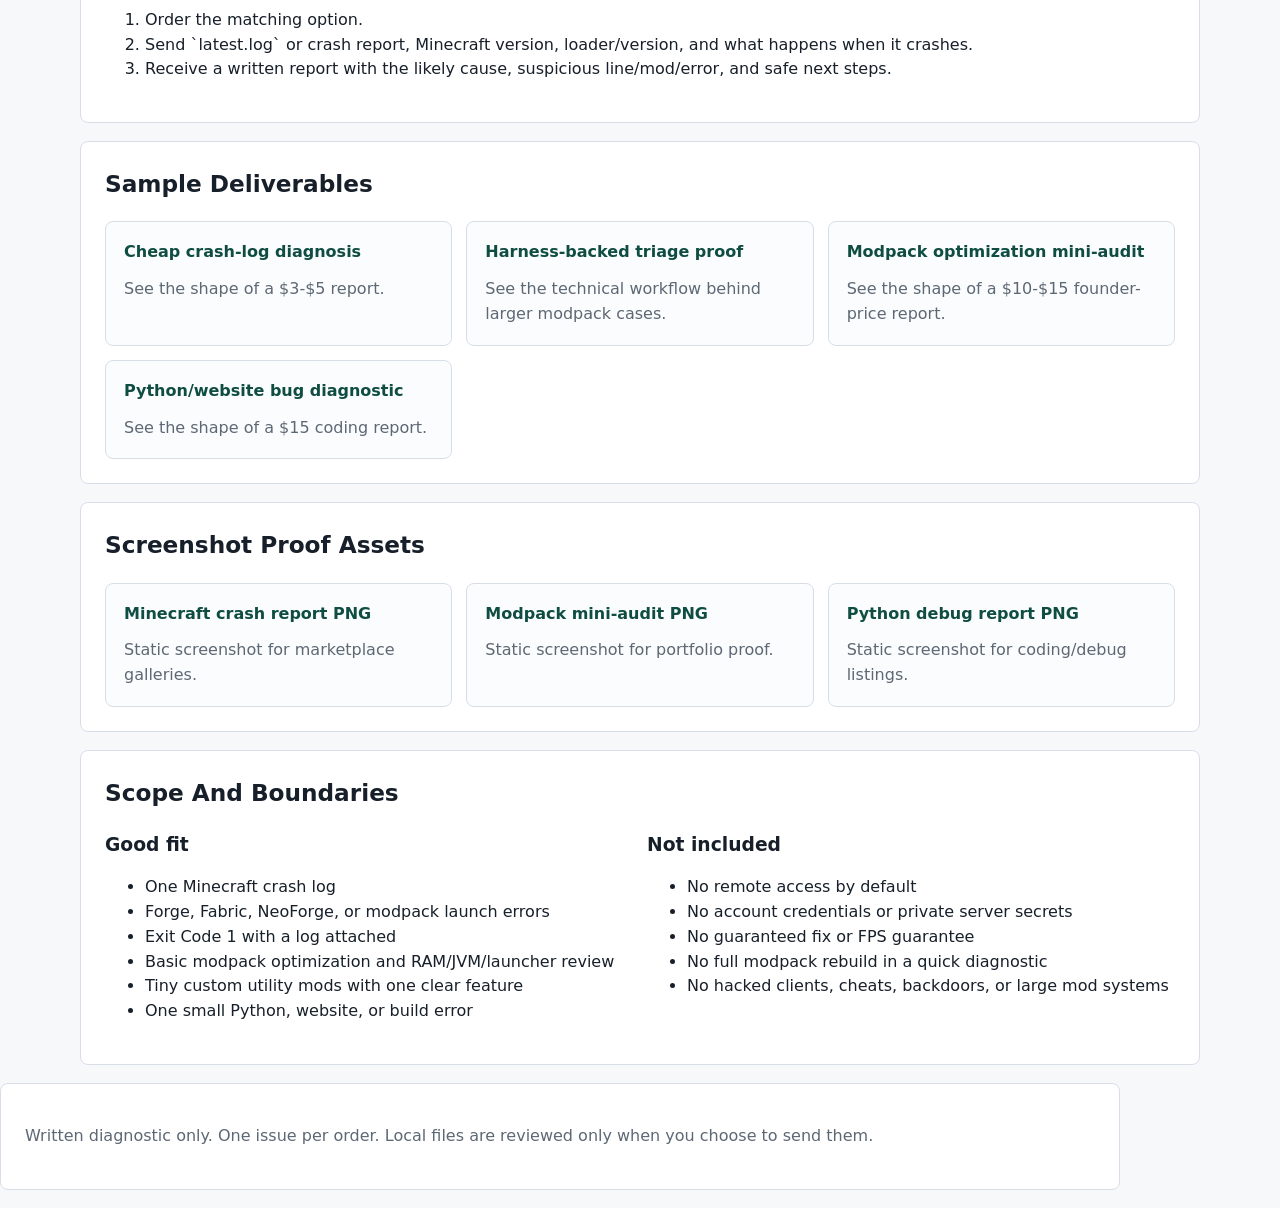
==== commit 571a64c5: "feat: update minecraft diagnostics sales page" ====
--- a/minecraft-diagnostics/index.html
+++ b/minecraft-diagnostics/index.html
@@ -3,159 +3,310 @@
 <head>
   <meta charset="utf-8">
   <meta name="viewport" content="width=device-width, initial-scale=1">
-  <title>Cheap Minecraft Modpack Optimization | SlaVKs</title>
-  <style>
-    :root { color-scheme: light; --ink:#172033; --muted:#5c667a; --line:#d7dde8; --bg:#f7f9fc; --panel:#fff; --accent:#1f7a5c; --accent2:#214f92; --warn:#7a4b14; }
-    * { box-sizing: border-box; }
-    body { margin:0; font-family: Arial, Helvetica, sans-serif; color:var(--ink); background:var(--bg); line-height:1.55; }
-    header, main, footer { max-width:1120px; margin:0 auto; padding:28px 20px; }
-    header { display:grid; grid-template-columns:1.6fr .9fr; gap:24px; align-items:center; min-height:76vh; }
-    h1 { font-size:clamp(2rem, 5vw, 4.15rem); line-height:1.02; margin:0 0 18px; letter-spacing:0; }
-    h2 { font-size:1.8rem; margin:0 0 14px; }
-    h3 { margin:0 0 8px; font-size:1.05rem; }
-    p { margin:0 0 14px; }
-    a { color:var(--accent2); }
-    .eyebrow { color:var(--accent); font-weight:700; text-transform:uppercase; letter-spacing:.05em; font-size:.82rem; }
-    .lead { font-size:1.16rem; color:var(--muted); max-width:760px; }
-    .actions { display:flex; flex-wrap:wrap; gap:10px; margin-top:18px; }
-    .button { display:inline-flex; align-items:center; justify-content:center; min-height:42px; padding:10px 15px; border-radius:8px; border:1px solid var(--line); background:#fff; color:var(--ink); text-decoration:none; font-weight:700; }
-    .button.primary { background:var(--accent); color:#fff; border-color:var(--accent); }
-    .panel { background:var(--panel); border:1px solid var(--line); border-radius:8px; padding:18px; box-shadow:0 12px 28px rgba(23,32,51,.06); }
-    .grid { display:grid; grid-template-columns:repeat(3, minmax(0,1fr)); gap:14px; }
-    section { margin:26px 0; }
-    .price { min-height:100%; display:flex; flex-direction:column; justify-content:space-between; }
-    .price strong { font-size:1.55rem; }
-    ul { padding-left:20px; margin:10px 0 16px; }
-    li { margin:6px 0; }
-    .notice { border-left:4px solid var(--warn); background:#fff8ed; padding:14px 16px; border-radius:8px; }
-    .sample { font-family:Consolas, monospace; white-space:pre-wrap; background:#111827; color:#e5e7eb; border-radius:8px; padding:14px; overflow:auto; font-size:.9rem; }
-    .split { display:grid; grid-template-columns:1fr 1fr; gap:14px; }
-    footer { color:var(--muted); font-size:.92rem; }
-    @media (max-width:760px) { header, .grid, .split { grid-template-columns:1fr; } header { min-height:auto; } }
-  </style>
+  <title>Cheap Minecraft Modpack Optimization</title>
+  <link rel="stylesheet" href="styles.css">
 </head>
 <body>
-  <header>
+  <header class="topbar">
     <div>
       <p class="eyebrow">Founder pricing while I build first reviews</p>
-      <h1>Cheap Minecraft modpack optimization, crash help, and tiny custom utility mods.</h1>
-      <p class="lead">I am building my first review base, so prices are intentionally low. Send a crash report, latest.log, modlist, Minecraft version, loader/version, and what you want fixed or improved. I return a written diagnosis, suspicious mods/errors, and safe next steps. Larger cases can use my local NeoForge Modpack Test Harness workflow.</p>
-      <div class="actions">
-        <a class="button primary" href="https://ko-fi.com/s/f633f838e4">Order cheap first-client help</a>
-        <a class="button" href="https://www.freelancer.com/service/minecraft/minecraft-modpack-log-mini-audit">Marketplace checkout</a>
-      </div>
+      <h1>Cheap Minecraft modpack optimization, crash help, and tiny custom utility mods</h1>
+      <p class="lead">I am building my first review base, so prices are intentionally low. Send a crash report, latest.log, modlist, Minecraft version, loader/version, and what you want fixed or improved. I return a written diagnosis, suspicious mods/errors, and safe next steps. Larger cases can draw on my local NeoForge Modpack Test Harness workflow.</p>
     </div>
-    <div class="panel">
-      <h2>Founder prices</h2>
-      <ul>
-        <li>$3 quick log look: likely cause, one suspicious line/mod, 2-3 first steps.</li>
-        <li>$5 crash-log diagnosis: one log, first 3 fix steps.</li>
-        <li>$10 starter modpack optimization: logs, modlist, Java/RAM/loader notes, written checklist.</li>
-        <li>$15 modpack mini-audit: one focused follow-up included.</li>
-        <li>$25 deeper harness-backed report when feasible.</li>
-        <li>$25-$50 tiny custom utility mods.</li>
-      </ul>
-    </div>
+    <nav aria-label="Primary actions">
+      <a class="button primary" href="https://ko-fi.com/s/f633f838e4">Order cheap first-client help</a>
+      <a class="button" href="harness-proof.html">View harness proof</a>
+    </nav>
   </header>
 
   <main>
-    <section>
-      <h2>Order options</h2>
-      <div class="grid">
-        <article class="panel price">
-          <div>
-            <h3>Quick crash-log look</h3>
-            <strong>$3-$5</strong>
-            <ul><li>One log or crash report</li><li>Likely cause and suspicious line/mod</li><li>First 2-3 safe steps</li><li>Max 10-20 minutes</li></ul>
-          </div>
+    <section class="pricing" aria-labelledby="pricing-title">
+      <h2 id="pricing-title">Order Options</h2>
+      <div class="price-grid">
+        <article class="price-card">
+          <h3>$3-$5 Quick Crash-Log Look</h3>
+          <p>Best for one crash report or one latest.log when you want the cheapest first pass.</p>
+          <ul>
+            <li>$3: likely cause, one suspicious line/mod, 2-3 first steps</li>
+            <li>$5: fuller crash-log diagnosis with first 3 fix steps</li>
+            <li>Max 10-20 minutes depending on option</li>
+          </ul>
           <a class="button primary" href="https://ko-fi.com/s/f633f838e4">Order on Ko-fi</a>
         </article>
-        <article class="panel price">
-          <div>
-            <h3>Starter modpack optimization</h3>
-            <strong>$10</strong>
-            <ul><li>Logs plus modlist review</li><li>Basic Java, RAM, loader, and launcher notes</li><li>Written optimization checklist</li><li>Up to 4 hours during founder pricing</li></ul>
-          </div>
+
+        <article class="price-card emphasized">
+          <h3>$10 Starter Modpack Optimization</h3>
+          <p>Best for first-client modpack crash, startup, or basic performance help.</p>
+          <ul>
+            <li>Logs plus modlist review</li>
+            <li>Basic Java, RAM, loader, and launcher notes</li>
+            <li>Written optimization checklist</li>
+            <li>Up to 4 hours during founder-pricing phase</li>
+          </ul>
           <a class="button primary" href="https://ko-fi.com/s/13a39a4a55">Order on Ko-fi</a>
         </article>
-        <article class="panel price">
-          <div>
-            <h3>Mini-audit or harness report</h3>
-            <strong>$15-$25</strong>
-            <ul><li>Top conflict/performance suspects</li><li>Prioritized fix plan</li><li>$25 deeper harness-backed report if feasible</li></ul>
-          </div>
+
+        <article class="price-card">
+          <h3>$15-$25 Mini-Audit Or Harness Report</h3>
+          <p>Best when one quick log read is not enough.</p>
+          <ul>
+            <li>$15: modpack mini-audit with one follow-up question</li>
+            <li>$25: deeper harness-backed report if feasible</li>
+            <li>Top conflict/performance suspects and prioritized fix plan</li>
+          </ul>
           <a class="button primary" href="https://ko-fi.com/s/7ca8291a5a">Order on Ko-fi</a>
         </article>
       </div>
     </section>
 
-    <section class="split">
-      <article class="panel">
-        <h2>Tiny custom utility mods</h2>
-        <p>Founder price: $25-$50 for one very small fixed-scope Minecraft utility mod.</p>
-        <ul><li>Simple command</li><li>Config helper</li><li>Small QoL feature</li><li>Debug/logging helper</li><li>Simple event hook</li></ul>
-        <p>Not taking hacked clients, cheats, backdoors, token/password work, or large mod systems.</p>
-      </article>
-      <article class="panel">
-        <h2>Starter recurring support</h2>
-        <p>For server or modpack owners who keep hitting update/crash issues.</p>
-        <ul><li>$10/month: one log review</li><li>$25/month: two log reviews or one update-risk check</li></ul>
-      </article>
-    </section>
-
-    <section class="split">
-      <article class="panel">
-        <h2>Marketplace checkout</h2>
-        <p>Use Freelancer if you prefer platform order tracking.</p>
-        <p><a href="https://www.freelancer.com/service/debugging/minecraft-crash-log-and-small-bug-diagnosis">$15 Freelancer fallback: crash-log and small bug diagnosis</a></p>
-        <p><a href="https://www.freelancer.com/service/minecraft/minecraft-modpack-log-mini-audit">$20 Freelancer fallback: modpack log mini-audit</a></p>
-        <p><a href="https://www.freelancer.com/service/python/small-python-or-website-bug-diagnosis">$15 small Python or website bug diagnosis</a></p>
-      </article>
-      <article class="panel">
-        <h2>What you send</h2>
-        <ul><li>latest.log or crash report</li><li>modlist if available</li><li>Minecraft version</li><li>Forge, Fabric, NeoForge, or Quilt version</li><li>RAM/JVM settings if available</li><li>What you want fixed or improved</li></ul>
-      </article>
-    </section>
-
-    <section class="panel">
-      <p class="eyebrow">Proof of workflow</p>
-      <h2>Why this is not just a generic stack-trace guess</h2>
-      <p>For difficult modpack startup and performance cases, I maintain a local NeoForge diagnostic harness that can mark load/world-entry phases, representative routes, cleanup events, and suspicious mod/runtime signals. Quick orders are focused written passes; deeper scopes can use harness-backed investigation when appropriate.</p>
-      <ul>
-        <li>Load and world-entry markers help separate root cause from later log noise.</li>
-        <li>Mod-specific signals can highlight Mixin, loader, dependency, memory, and rendering conflicts.</li>
-        <li>Written reports stay scoped: likely cause, evidence line, first safe steps, and caveats.</li>
-      </ul>
-    </section>
-
-    <section class="split">
-      <article class="panel">
-        <h2>Sample crash-log report</h2>
-        <div class="sample">Likely cause: loader/mod version mismatch.
-Suspicious line: java.lang.NoSuchMethodError near mod initialization.
-First steps:
-1. Match the mod version to your exact loader and Minecraft version.
-2. Disable the named suspect mod and relaunch once.
-3. If the crash changes, capture the new latest.log for the next focused pass.</div>
-      </article>
-      <article class="panel">
-        <h2>Sample optimization mini-audit</h2>
-        <div class="sample">Likely cause: dependency conflict during client setup plus memory pressure.
-Suspects: mismatched API/library mod and a rendering integration.
-Checklist:
-1. Confirm Java version, loader version, and RAM/JVM flags.
-2. Update or remove the suspect dependency pair.
-3. Re-test with the same world and capture a fresh latest.log.</div>
-      </article>
-    </section>
-
-    <section class="notice">
-      <strong>Scope limits:</strong> Low price does not mean unlimited work. No remote access by default. No credentials. No guaranteed fix or FPS gain. I do not ask for passwords, server panels, private tokens, payment dashboards, or private server secrets.
+    <section class="marketplace" aria-labelledby="custom-mods-title">
+      <h2 id="custom-mods-title">Tiny Custom Utility Mods</h2>
+      <p>Founder price for small, fixed-scope Minecraft utility mods: <strong>$25-$50</strong>. Good fits include a simple command, config helper, small QoL feature, debug/logging helper, or simple event hook. I am not taking hacked clients, cheats, backdoors, token/password work, or large mod systems.</p>
+    </section>
+
+    <section class="marketplace" aria-labelledby="marketplace-title">
+      <h2 id="marketplace-title">Marketplace Checkout</h2>
+      <p>Use Freelancer if you prefer marketplace order tracking.</p>
+      <div class="link-list">
+        <a href="https://www.freelancer.com/service/debugging/minecraft-crash-log-and-small-bug-diagnosis">$15 Freelancer fallback: Minecraft crash-log and small bug diagnosis</a>
+        <a href="https://www.freelancer.com/service/minecraft/minecraft-modpack-log-mini-audit">$20 Freelancer fallback: Minecraft modpack log mini-audit</a>
+        <a href="https://www.freelancer.com/service/python/small-python-or-website-bug-diagnosis">$15 small Python or website bug diagnosis</a>
+      </div>
+    </section>
+
+    <section class="marketplace" aria-labelledby="small-fixes-title">
+      <p class="eyebrow">Small non-Minecraft fixes</p>
+      <h2 id="small-fixes-title">Cheap first-client micro-fixes for files, scripts, and websites</h2>
+      <p>These are fallback volume offers for small focused tasks. Minecraft remains the main niche, but I can also handle contained non-sensitive fixes that do not require credentials or admin access by default.</p>
+      <div class="price-grid">
+        <article class="price-card">
+          <h3>$5-$35 CSV / Spreadsheet Cleanup</h3>
+          <p>Best for one non-sensitive CSV/XLSX with duplicates, blank rows, extra spaces, repeated headers, simple split/merge columns, or basic formatting cleanup.</p>
+          <ul>
+            <li>$5 diagnosis, $10 cleanup preview, $15-$35 small cleanup</li>
+            <li>Deliverable: cleaned file or preview, issue summary, before/after notes</li>
+            <li>No tax, payroll, bank, medical, legal, CPF/private datasets</li>
+          </ul>
+        </article>
+
+        <article class="price-card emphasized">
+          <h3>$5-$30 Python Script Fix</h3>
+          <p>Best for one traceback, import error, CSV script bug, simple automation error, or broken data transform.</p>
+          <ul>
+            <li>$5-$10 diagnosis, $15-$30 small contained fix</li>
+            <li>Deliverable: fixed script/patch or exact written diagnosis</li>
+            <li>No credential automation, abuse scraping, malware, bypassing, tokens, or private secrets</li>
+          </ul>
+          <a class="button primary" href="https://www.freelancer.com/service/python/small-python-or-website-bug-diagnosis">Use Freelancer checkout</a>
+        </article>
+
+        <article class="price-card">
+          <h3>$5-$25 Tiny HTML / CSS Fix</h3>
+          <p>Best for one visible website issue such as a mobile layout bug, broken button, CSS alignment issue, small JavaScript error, or one page looking wrong.</p>
+          <ul>
+            <li>$5 diagnosis, $10-$25 focused HTML/CSS/JS patch</li>
+            <li>Deliverable: patch/snippet plus short explanation</li>
+            <li>No production credentials, full redesign, checkout/payment changes, or unsafe scripts</li>
+          </ul>
+          <a class="button primary" href="https://www.freelancer.com/service/python/small-python-or-website-bug-diagnosis">Use Freelancer checkout</a>
+        </article>
+      </div>
+      <div class="two-column">
+        <div>
+          <h3>Also available by written scope</h3>
+          <ul>
+            <li>QA bug report pass: $5-$20</li>
+            <li>Data entry or public web research paid test: $5-$15</li>
+            <li>WordPress/Shopify diagnosis from screenshots, public URL, exported HTML, or logs: $10-$25</li>
+            <li>Windows performance report from screenshots/log exports: $10-$25</li>
+            <li>AI/ChatGPT workflow setup: $10-$30</li>
+            <li>Discord server setup/cleanup plan: $10-$35</li>
+            <li>Resume/GitHub/portfolio cleanup: $5-$20</li>
+          </ul>
+        </div>
+        <div>
+          <h3>Non-Minecraft boundaries</h3>
+          <ul>
+            <li>No passwords, OTPs, tokens, or private credentials</li>
+            <li>No bank/card/tax/CPF, medical, payroll, legal, or sensitive identity data</li>
+            <li>No admin access by default</li>
+            <li>One issue, one file batch, or one focused report per low-price order</li>
+            <li>Non-Minecraft Ko-fi products are pending; do not use Minecraft-labeled products for these jobs</li>
+          </ul>
+        </div>
+      </div>
+    </section>
+
+    <section class="marketplace" aria-labelledby="coding-micro-fixes-title">
+      <p class="eyebrow">Focused coding diagnostics</p>
+      <h2 id="coding-micro-fixes-title">Repo, CI, build, test, and automation micro-fixes</h2>
+      <p>I can inspect one repo, error, log, PR, file, or failing workflow and return the likely cause, exact suspicious file/line/error, first fix steps, and a small patch if included in scope. This is sold as a focused technical outcome, not broad app development.</p>
+      <div class="price-grid">
+        <article class="price-card emphasized">
+          <h3>$5-$25 Repo Bug Diagnosis</h3>
+          <p>Best for one coding bug, build error, stack trace, or expected-behavior mismatch.</p>
+          <ul>
+            <li>$5 quick diagnosis, $10 written report, $25 small patch if feasible</li>
+            <li>Buyer sends repo/files, error, command, expected behavior, and runtime/version</li>
+            <li>No production credentials, private secrets, malware, bypassing, or broad app rewrites</li>
+          </ul>
+          <a class="button primary" href="https://www.freelancer.com/service/python/small-python-or-website-bug-diagnosis">Use Freelancer checkout</a>
+        </article>
+
+        <article class="price-card">
+          <h3>$10-$50 CI Failure Fix</h3>
+          <p>Best for one failing GitHub Actions or similar CI workflow.</p>
+          <ul>
+            <li>$10 diagnosis, $25 small workflow/config patch, $50 patch plus verification if runnable</li>
+            <li>Buyer sends CI log, workflow file if safe, failing job name, and expected command/result</li>
+            <li>No private tokens, deploy credentials, paid runner setup, or production secrets</li>
+          </ul>
+        </article>
+
+        <article class="price-card">
+          <h3>$10-$50 Build / Dependency Fix</h3>
+          <p>Best for one npm, pip, cargo, dotnet, or similar build/dependency error.</p>
+          <ul>
+            <li>Diagnosis or small patch with safe dependency/config change</li>
+            <li>Buyer sends package manager, error log, package/lock files if safe, OS/runtime, and failing command</li>
+            <li>No credentialed registries, private tokens, unsafe upgrades, or broad modernization</li>
+          </ul>
+        </article>
+
+        <article class="price-card">
+          <h3>$15-$50 Automation Script</h3>
+          <p>Best for a small local Python helper such as a file renamer, CSV parser, report generator, folder cleanup helper, or text/data transform.</p>
+          <ul>
+            <li>Buyer sends sample input, desired output, rules, OS/runtime, and allowed libraries</li>
+            <li>Deliverable: script plus usage notes</li>
+            <li>No credential automation, scraping abuse, spam, malware, bypassing, tokens, or private secrets</li>
+          </ul>
+        </article>
+      </div>
+      <div class="two-column">
+        <div>
+          <h3>Also available by written scope</h3>
+          <ul>
+            <li>Small PR cleanup: $10-$50</li>
+            <li>Test writing or test repair: $15-$50</li>
+            <li>Codebase orientation report: $10-$25</li>
+            <li>Static website fix pack: $10-$35</li>
+          </ul>
+        </div>
+        <div>
+          <h3>Coding boundaries</h3>
+          <ul>
+            <li>No passwords, OTPs, API keys, tokens, private secrets, or production credentials by default</li>
+            <li>No malware, exploit work, bypassing, scraping abuse, spam, or account abuse</li>
+            <li>One issue, one PR, one workflow, one script, or one static website problem per low-price order</li>
+            <li>Ko-fi/Fiverr coding products are pending; Python/static website work can use the Freelancer checkout</li>
+          </ul>
+        </div>
+      </div>
+    </section>
+
+    <section class="proof" aria-labelledby="proof-title">
+      <div>
+        <p class="eyebrow">Why this is not a generic log guess</p>
+        <h2 id="proof-title">A real Minecraft diagnostic harness sits behind the workflow</h2>
+        <p>For difficult modpack startup and performance cases, I maintain a local NeoForge harness mod that emits structured markers while Minecraft loads, enters the world, runs a representative route, and records cleanup or scheduler events. That gives paid diagnostics a stronger technical base than only searching a stack trace.</p>
+      </div>
+      <div class="proof-grid">
+        <article class="proof-card">
+          <strong>Load and world-entry markers</strong>
+          <span>Resource reload, model bake, shader init, world-ready, and route-completion phases help separate root cause from later log noise.</span>
+        </article>
+        <article class="proof-card">
+          <strong>Mod-specific attribution</strong>
+          <span>Existing signals track Xaero, Voxy, Sodium, EMI, JEI, Jade, ResourcefulLib, and other common modpack pressure points.</span>
+        </article>
+        <article class="proof-card">
+          <strong>Written evidence trail</strong>
+          <span>The output style is a concise report with suspicious line/mod/error and safe first steps, not remote access or unsupported promises.</span>
+        </article>
+      </div>
+      <a class="button" href="harness-proof.html">See the harness capability card</a>
+    </section>
+
+    <section class="how" aria-labelledby="how-title">
+      <h2 id="how-title">How It Works</h2>
+      <ol>
+        <li>Order the matching option.</li>
+        <li>Send `latest.log` or crash report, Minecraft version, loader/version, and what happens when it crashes.</li>
+        <li>Receive a written report with the likely cause, suspicious line/mod/error, and safe next steps.</li>
+      </ol>
+    </section>
+
+    <section class="samples" aria-labelledby="samples-title">
+      <h2 id="samples-title">Sample Deliverables</h2>
+      <div class="sample-grid">
+        <a class="sample-card" href="sample_minecraft_crash_report.html">
+          <strong>Cheap crash-log diagnosis</strong>
+          <span>See the shape of a $3-$5 report.</span>
+        </a>
+        <a class="sample-card" href="harness-proof.html">
+          <strong>Harness-backed triage proof</strong>
+          <span>See the technical workflow behind larger modpack cases.</span>
+        </a>
+        <a class="sample-card" href="sample_modpack_mini_audit.html">
+          <strong>Modpack optimization mini-audit</strong>
+          <span>See the shape of a $10-$15 founder-price report.</span>
+        </a>
+        <a class="sample-card" href="sample_python_debug_report.html">
+          <strong>Python/website bug diagnostic</strong>
+          <span>See the shape of a $15 coding report.</span>
+        </a>
+      </div>
+    </section>
+
+    <section class="screenshots" aria-labelledby="screenshots-title">
+      <h2 id="screenshots-title">Screenshot Proof Assets</h2>
+      <div class="sample-grid">
+        <a class="sample-card" href="sample_minecraft_crash_report.png">
+          <strong>Minecraft crash report PNG</strong>
+          <span>Static screenshot for marketplace galleries.</span>
+        </a>
+        <a class="sample-card" href="sample_modpack_mini_audit.png">
+          <strong>Modpack mini-audit PNG</strong>
+          <span>Static screenshot for portfolio proof.</span>
+        </a>
+        <a class="sample-card" href="sample_python_debug_report.png">
+          <strong>Python debug report PNG</strong>
+          <span>Static screenshot for coding/debug listings.</span>
+        </a>
+      </div>
+    </section>
+
+    <section class="boundaries" aria-labelledby="boundaries-title">
+      <h2 id="boundaries-title">Scope And Boundaries</h2>
+      <div class="two-column">
+        <div>
+          <h3>Good fit</h3>
+          <ul>
+            <li>One Minecraft crash log</li>
+            <li>Forge, Fabric, NeoForge, or modpack launch errors</li>
+            <li>Exit Code 1 with a log attached</li>
+            <li>Basic modpack optimization and RAM/JVM/launcher review</li>
+            <li>Tiny custom utility mods with one clear feature</li>
+            <li>One small Python, website, or build error</li>
+          </ul>
+        </div>
+        <div>
+          <h3>Not included</h3>
+          <ul>
+            <li>No remote access by default</li>
+            <li>No account credentials or private server secrets</li>
+            <li>No guaranteed fix or FPS guarantee</li>
+            <li>No full modpack rebuild in a quick diagnostic</li>
+            <li>No hacked clients, cheats, backdoors, or large mod systems</li>
+          </ul>
+        </div>
+      </div>
     </section>
   </main>
 
   <footer>
-    <p>Service by SlaVKs / @SlaVKsRub. Last updated 2026-05-12. Payments handled through Ko-fi or Freelancer marketplace checkout.</p>
+      <p>Written diagnostic only. One issue per order. Local files are reviewed only when you choose to send them.</p>
   </footer>
 </body>
 </html>
--- a/minecraft-diagnostics/styles.css
+++ b/minecraft-diagnostics/styles.css
@@ -0,0 +1,206 @@
+:root {
+  color-scheme: light;
+  --bg: #f7f8fa;
+  --panel: #ffffff;
+  --ink: #17202a;
+  --muted: #5d6875;
+  --line: #d8dee7;
+  --accent: #176b5d;
+  --accent-dark: #0f4d43;
+  --warn: #8a5a00;
+  font-family: Inter, ui-sans-serif, system-ui, -apple-system, BlinkMacSystemFont, "Segoe UI", sans-serif;
+}
+
+* {
+  box-sizing: border-box;
+}
+
+body {
+  margin: 0;
+  background: var(--bg);
+  color: var(--ink);
+  line-height: 1.55;
+}
+
+.topbar,
+main,
+footer {
+  width: min(1120px, calc(100% - 32px));
+  margin: 0 auto;
+}
+
+.topbar {
+  display: grid;
+  grid-template-columns: minmax(0, 1fr) auto;
+  gap: 28px;
+  align-items: end;
+  padding: 48px 0 28px;
+}
+
+.eyebrow {
+  margin: 0 0 10px;
+  color: var(--accent);
+  font-weight: 700;
+  text-transform: uppercase;
+  font-size: 0.8rem;
+  letter-spacing: 0;
+}
+
+h1,
+h2,
+h3,
+p {
+  overflow-wrap: anywhere;
+}
+
+h1 {
+  max-width: 780px;
+  margin: 0;
+  font-size: clamp(2rem, 5vw, 4.25rem);
+  line-height: 1.02;
+  letter-spacing: 0;
+}
+
+.lead {
+  max-width: 760px;
+  color: var(--muted);
+  font-size: 1.15rem;
+}
+
+nav {
+  display: flex;
+  gap: 10px;
+  flex-wrap: wrap;
+  justify-content: flex-end;
+}
+
+section,
+footer {
+  margin: 18px 0;
+  padding: 24px;
+  background: var(--panel);
+  border: 1px solid var(--line);
+  border-radius: 8px;
+}
+
+h2 {
+  margin-top: 0;
+  font-size: 1.45rem;
+}
+
+h3 {
+  margin: 0 0 8px;
+}
+
+.price-grid,
+.sample-grid,
+.proof-grid,
+.two-column {
+  display: grid;
+  grid-template-columns: repeat(3, minmax(0, 1fr));
+  gap: 14px;
+}
+
+.two-column {
+  grid-template-columns: repeat(2, minmax(0, 1fr));
+}
+
+.price-card,
+.sample-card,
+.proof-card {
+  display: flex;
+  flex-direction: column;
+  gap: 12px;
+  padding: 18px;
+  border: 1px solid var(--line);
+  border-radius: 8px;
+  background: #fbfcfd;
+  min-width: 0;
+}
+
+.price-card.emphasized {
+  border-color: var(--accent);
+  box-shadow: 0 0 0 2px rgba(23, 107, 93, 0.08);
+}
+
+.price-card ul {
+  margin: 0;
+  padding-left: 20px;
+}
+
+.button {
+  display: inline-flex;
+  align-items: center;
+  justify-content: center;
+  min-height: 42px;
+  padding: 10px 14px;
+  border: 1px solid var(--accent);
+  border-radius: 7px;
+  color: var(--accent-dark);
+  text-decoration: none;
+  font-weight: 700;
+}
+
+.button.primary {
+  background: var(--accent);
+  color: #ffffff;
+}
+
+.link-list {
+  display: grid;
+  gap: 10px;
+}
+
+.link-list a,
+.sample-card {
+  color: var(--accent-dark);
+  text-decoration: none;
+}
+
+.link-list a {
+  padding: 12px 14px;
+  border: 1px solid var(--line);
+  border-radius: 7px;
+  background: #fbfcfd;
+}
+
+.sample-card span {
+  color: var(--muted);
+}
+
+.proof {
+  display: grid;
+  gap: 18px;
+}
+
+.proof-card {
+  background: #f6faf8;
+}
+
+.proof-card span {
+  color: var(--muted);
+}
+
+code {
+  padding: 2px 5px;
+  border-radius: 4px;
+  background: #edf1f5;
+}
+
+footer {
+  color: var(--muted);
+}
+
+@media (max-width: 840px) {
+  .topbar,
+  .price-grid,
+  .sample-grid,
+  .proof-grid,
+  .two-column {
+    grid-template-columns: 1fr;
+  }
+
+  nav {
+    justify-content: flex-start;
+  }
+}
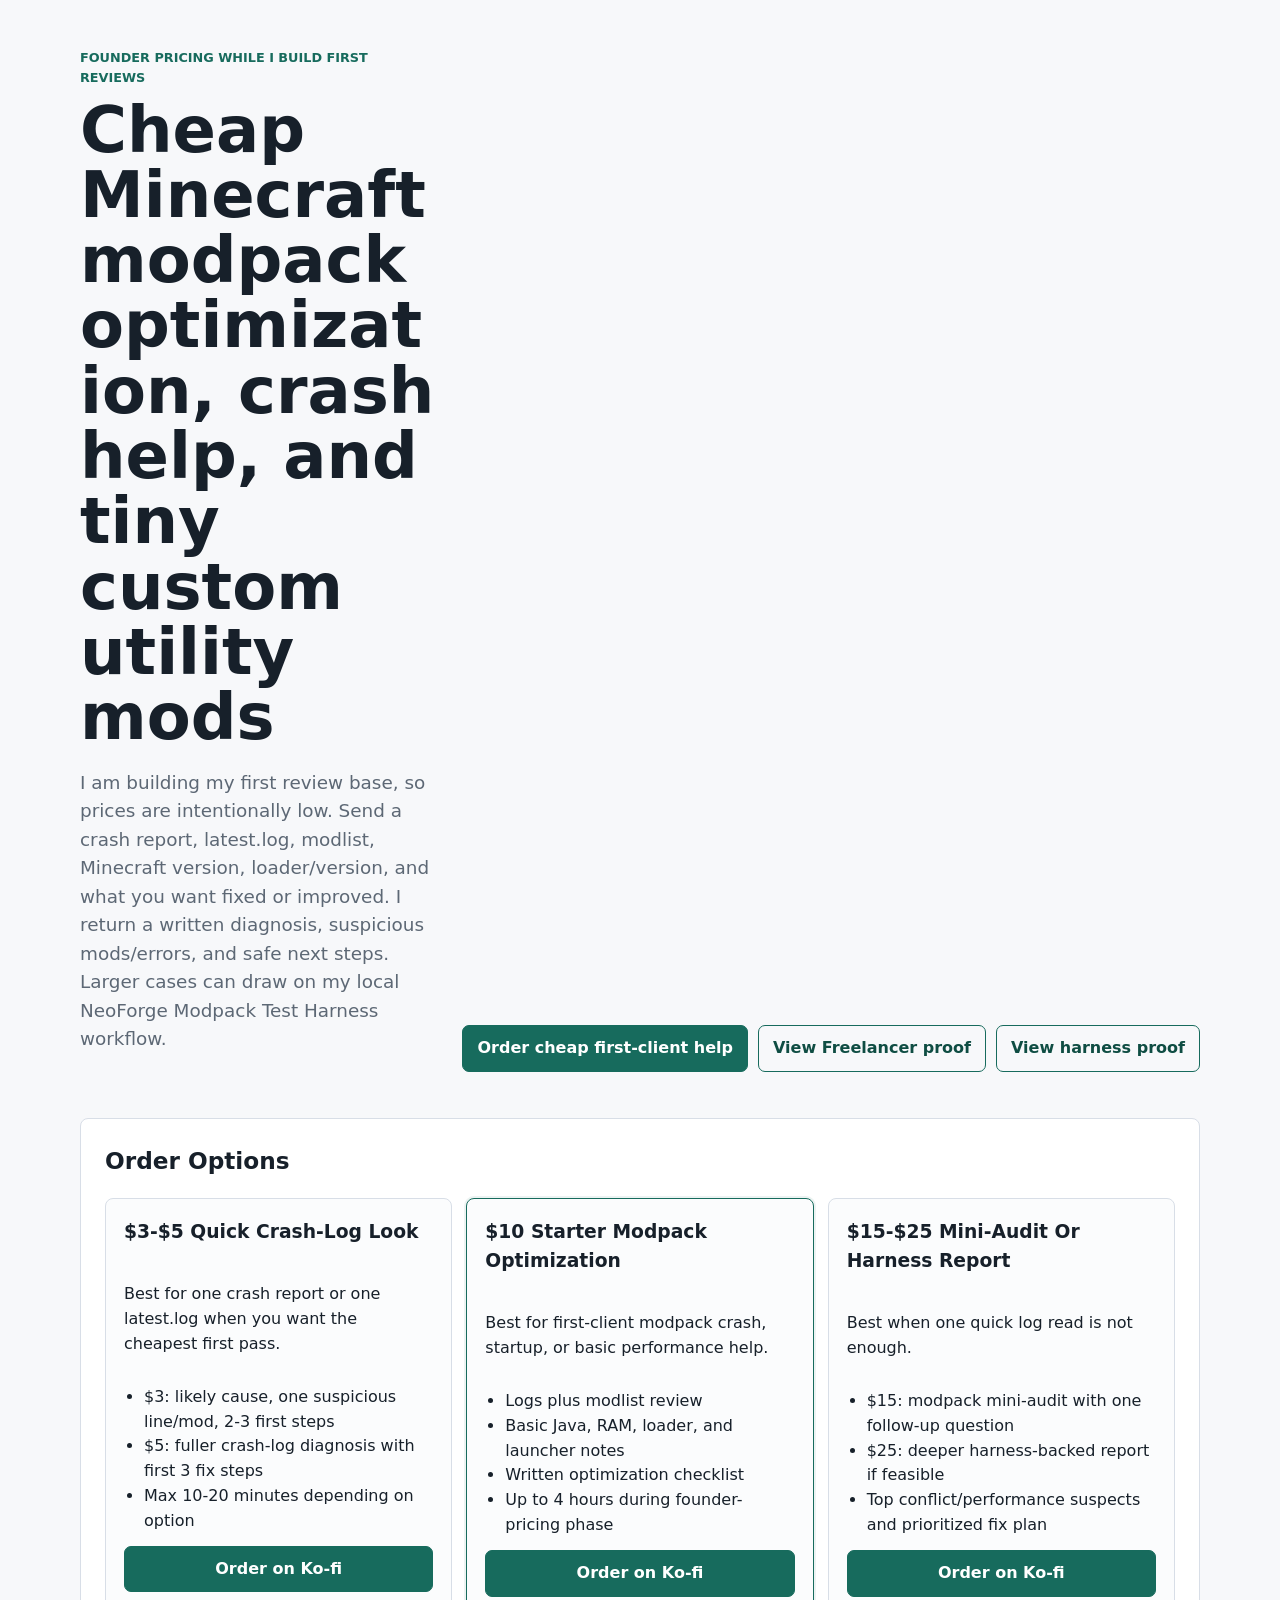
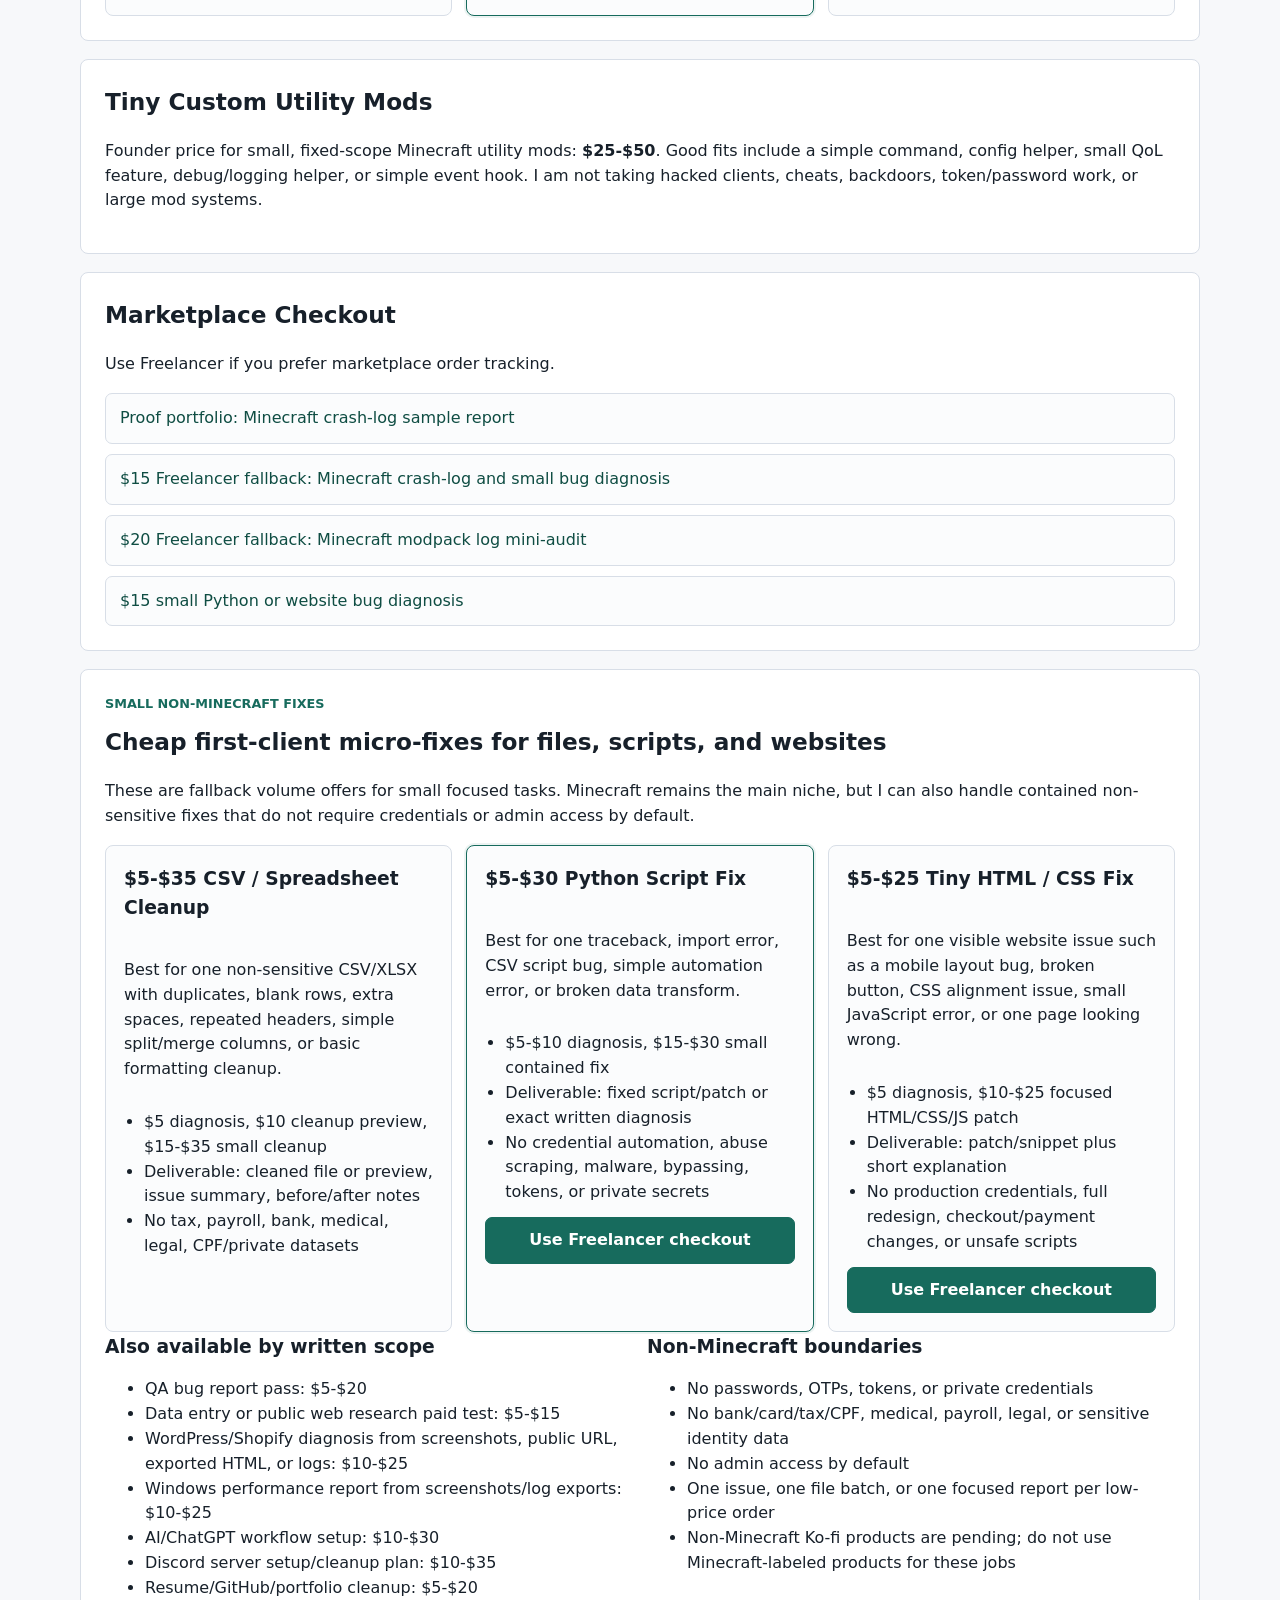
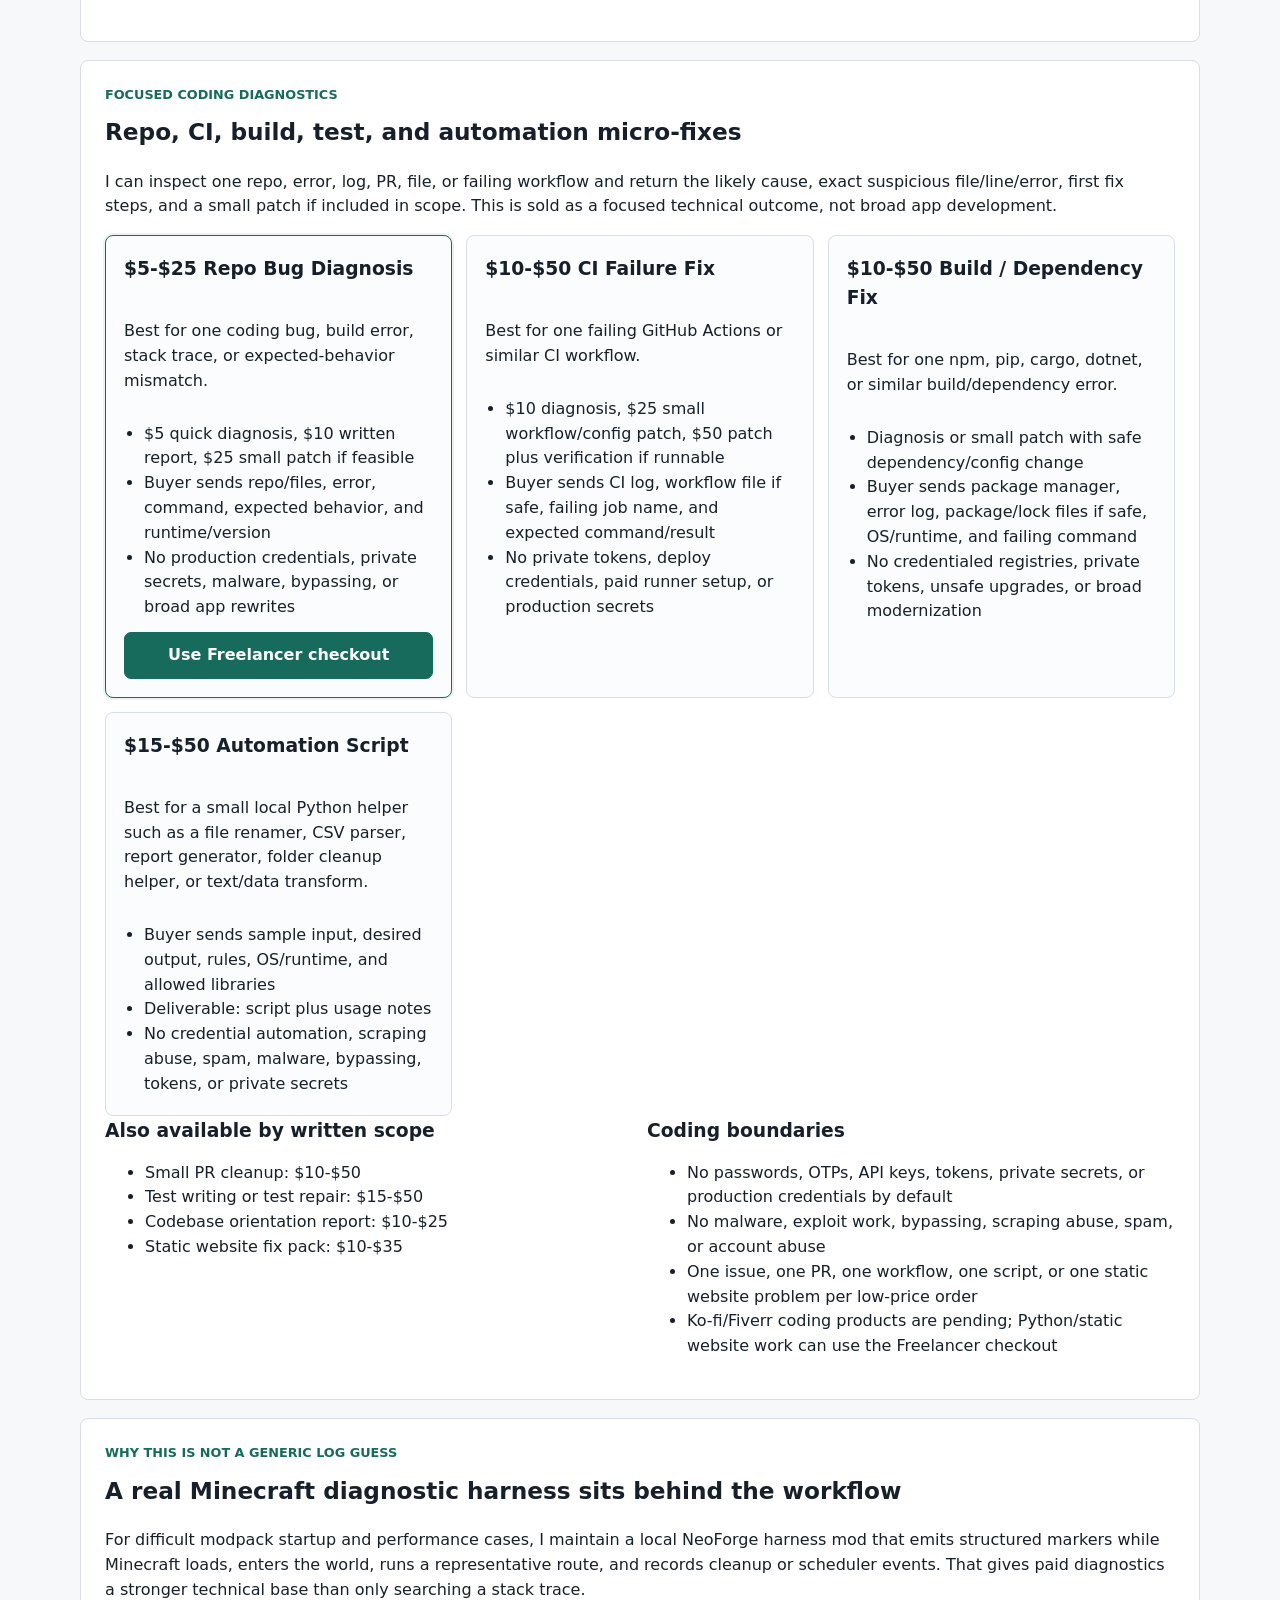
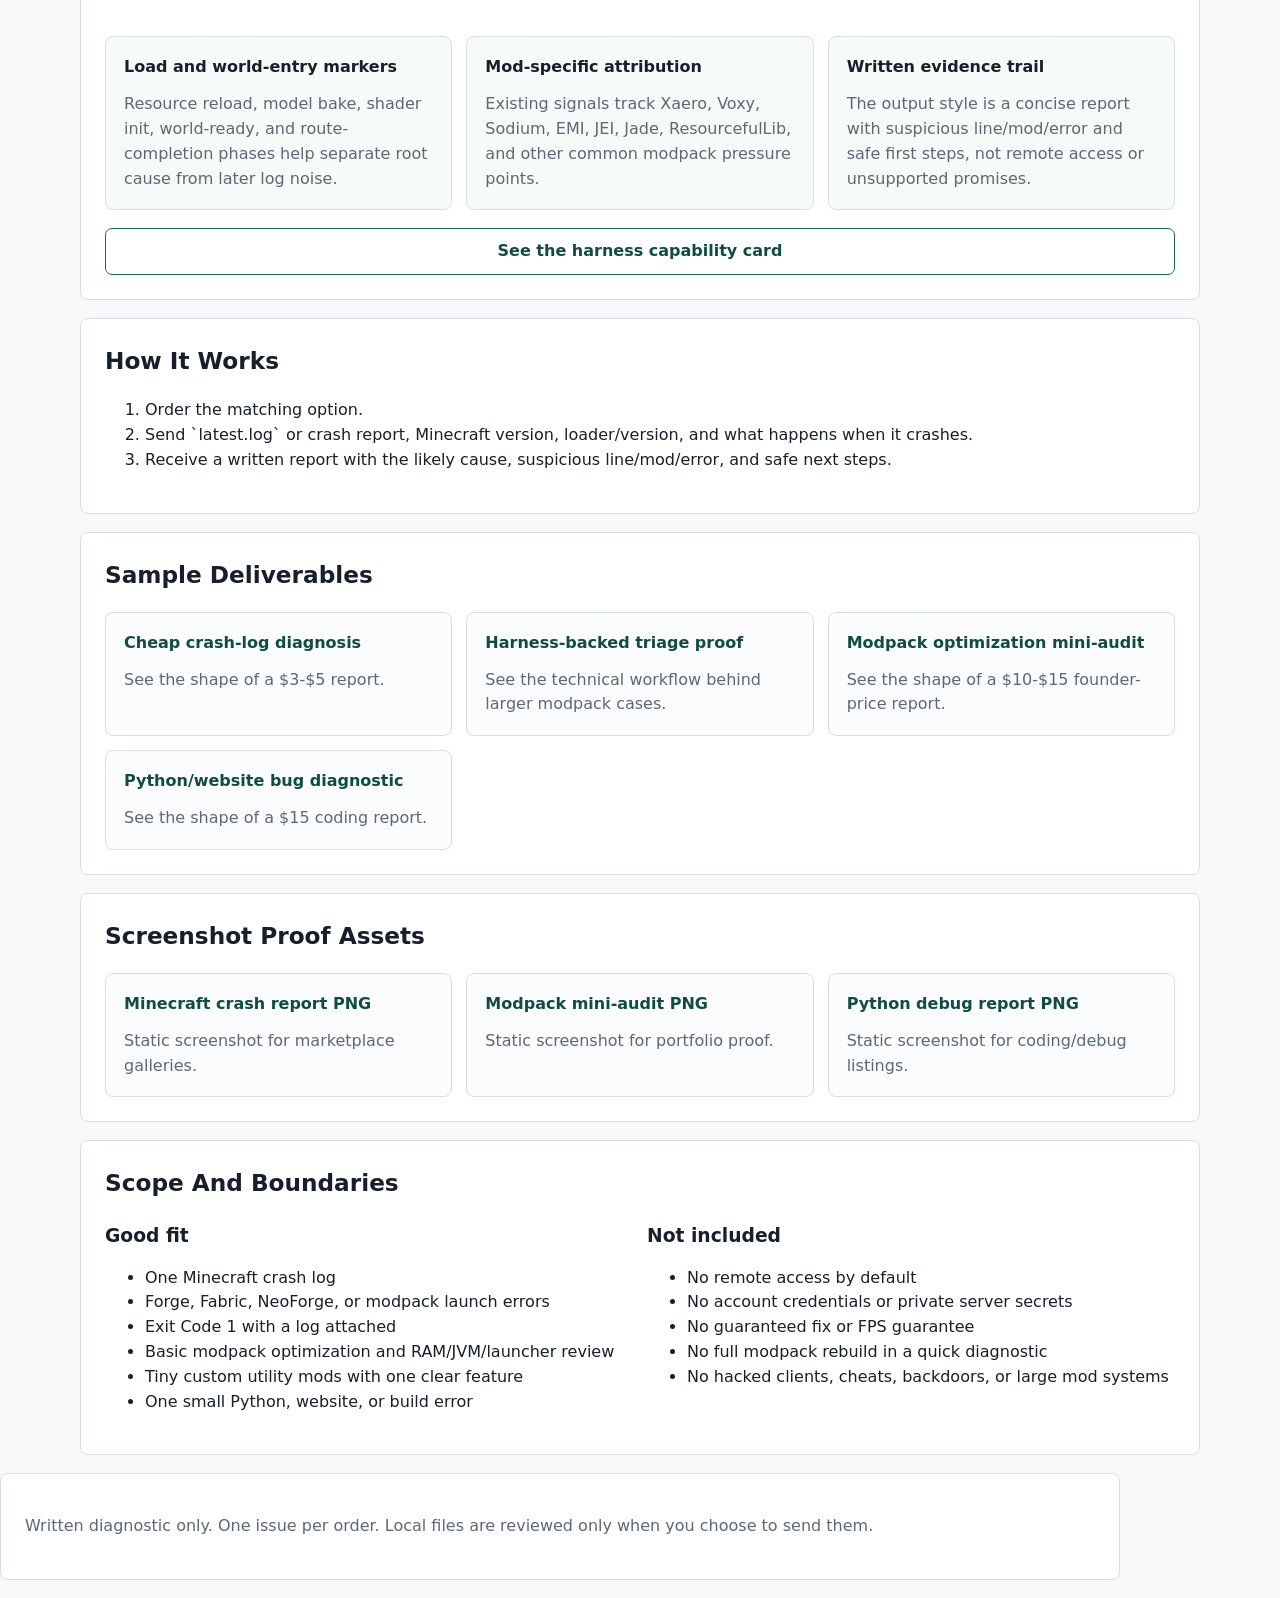
==== commit 4210648f: "feat: add freelancer portfolio proof link" ====
--- a/minecraft-diagnostics/index.html
+++ b/minecraft-diagnostics/index.html
@@ -15,6 +15,7 @@
     </div>
     <nav aria-label="Primary actions">
       <a class="button primary" href="https://ko-fi.com/s/f633f838e4">Order cheap first-client help</a>
+      <a class="button" href="https://www.freelancer.com/portfolio-items/11376465-minecraft-crash-log-sample">View Freelancer proof</a>
       <a class="button" href="harness-proof.html">View harness proof</a>
     </nav>
   </header>
@@ -68,6 +69,7 @@
       <h2 id="marketplace-title">Marketplace Checkout</h2>
       <p>Use Freelancer if you prefer marketplace order tracking.</p>
       <div class="link-list">
+        <a href="https://www.freelancer.com/portfolio-items/11376465-minecraft-crash-log-sample">Proof portfolio: Minecraft crash-log sample report</a>
         <a href="https://www.freelancer.com/service/debugging/minecraft-crash-log-and-small-bug-diagnosis">$15 Freelancer fallback: Minecraft crash-log and small bug diagnosis</a>
         <a href="https://www.freelancer.com/service/minecraft/minecraft-modpack-log-mini-audit">$20 Freelancer fallback: Minecraft modpack log mini-audit</a>
         <a href="https://www.freelancer.com/service/python/small-python-or-website-bug-diagnosis">$15 small Python or website bug diagnosis</a>
